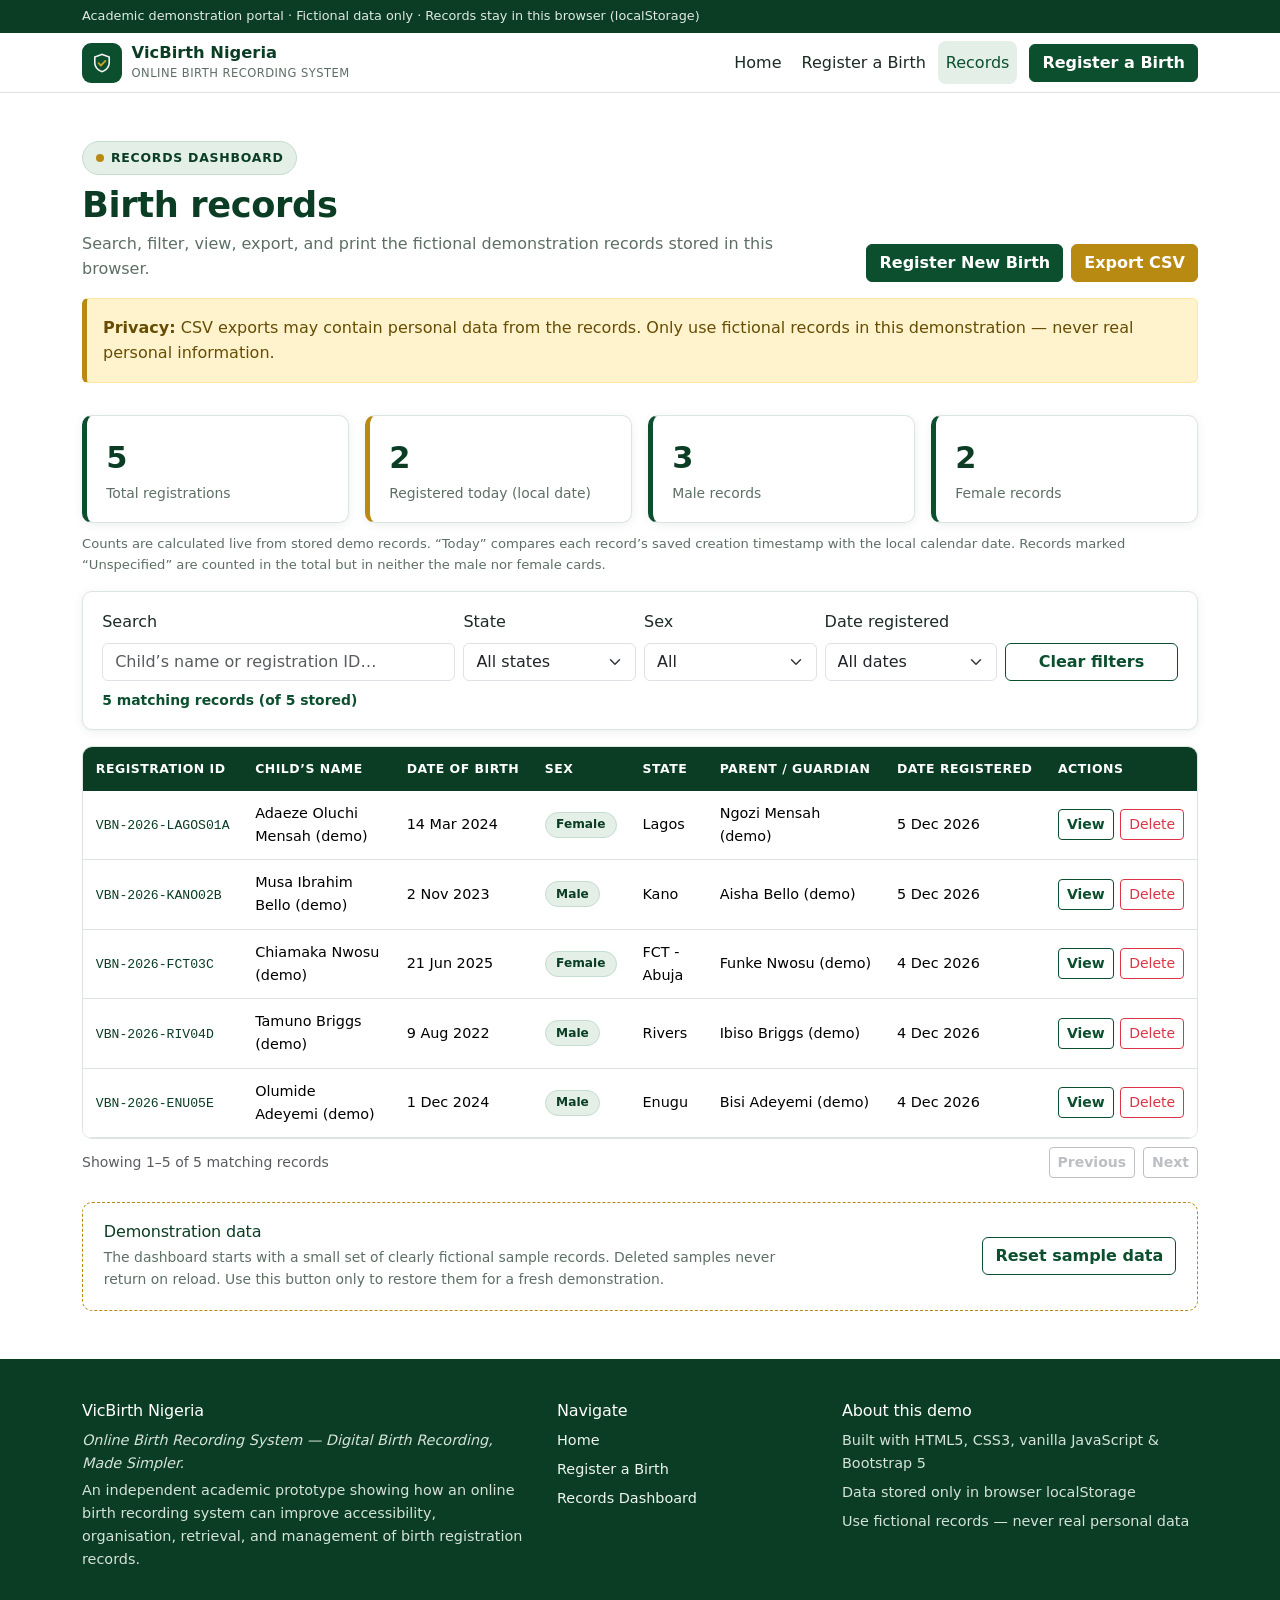
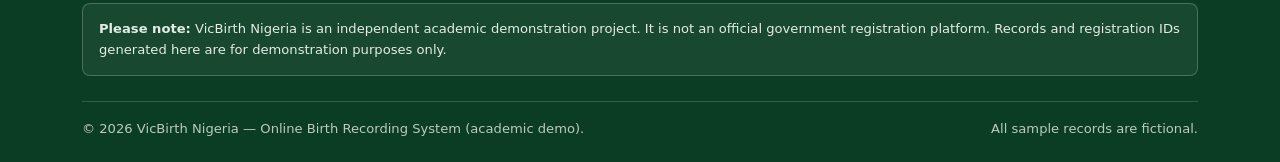
==== records.html @ a204a129 "Add files via upload" ====
<!DOCTYPE html>
<html lang="en">
<head>
  <meta charset="UTF-8" />
  <meta name="viewport" content="width=device-width, initial-scale=1.0" />
  <meta name="description" content="Records dashboard — VicBirth Nigeria Online Birth Recording System. Search, filter, view, export and print demonstration birth records stored in this browser." />
  <title>Records Dashboard — VicBirth Nigeria (Demo)</title>

  <!-- Bootstrap 5 via official CDN (only framework allowed) -->
  <link href="https://cdn.jsdelivr.net/npm/bootstrap@5.3.3/dist/css/bootstrap.min.css" rel="stylesheet" integrity="sha384-QWTKZyjpPEjISv5WaRU9OFeRpok6YctnYmDr5pNlyT2bRjXh0JMhjY6hW+ALEwIH" crossorigin="anonymous" />

  <!-- Project design system -->
  <link rel="stylesheet" href="css/style.css" />
</head>
<body>

  <!-- Thin academic-notice strip -->
  <div class="bcn-topstrip">
    <div class="container">
      <p>Academic demonstration portal &middot; Fictional data only &middot; Records stay in this browser (localStorage)</p>
    </div>
  </div>

  <!-- ============ Navigation ============ -->
  <nav class="navbar navbar-expand-lg bcn-navbar sticky-top" aria-label="Main navigation">
    <div class="container">
      <a class="bcn-logo" href="index.html" aria-label="VicBirth Nigeria home">
        <span class="bcn-logo-mark" aria-hidden="true">
          <svg width="24" height="24" viewBox="0 0 24 24" fill="none" role="img" aria-hidden="true">
            <path d="M12 2.5 20 5.5v6c0 5-3.4 8.6-8 10-4.6-1.4-8-5-8-10v-6l8-3Z" fill="#ffffff" opacity="0.95"/>
            <path d="M12 4.2 18.4 6.4v5.1c0 4-2.7 7-6.4 8.2-3.7-1.2-6.4-4.2-6.4-8.2V6.4L12 4.2Z" fill="#0c4f2e"/>
            <path d="M8.6 12.2l2.3 2.3 4.5-4.6" stroke="#C9A227" stroke-width="1.8" stroke-linecap="round" stroke-linejoin="round" fill="none"/>
          </svg>
        </span>
        <span class="bcn-logo-text">
          <strong>VicBirth Nigeria</strong>
          <small>Online Birth Recording System</small>
        </span>
      </a>

      <button class="navbar-toggler" type="button" data-bs-toggle="collapse" data-bs-target="#bcnNav"
        aria-controls="bcnNav" aria-expanded="false" aria-label="Toggle navigation">
        <span class="navbar-toggler-icon"></span>
      </button>

      <div class="collapse navbar-collapse" id="bcnNav">
        <ul class="navbar-nav ms-auto align-items-lg-center gap-lg-1">
          <li class="nav-item">
            <a class="nav-link" href="index.html">Home</a>
          </li>
          <li class="nav-item">
            <a class="nav-link" href="register.html">Register a Birth</a>
          </li>
          <li class="nav-item">
            <a class="nav-link active" aria-current="page" href="records.html">Records</a>
          </li>
          <li class="nav-item ms-lg-2 mt-2 mt-lg-0">
            <a class="btn btn-primary" href="register.html">Register a Birth</a>
          </li>
        </ul>
      </div>
    </div>
  </nav>

  <main class="bcn-section bcn-dashboard">
    <div class="container">

      <!-- Dashboard header -->
      <div class="d-flex flex-wrap align-items-end justify-content-between gap-3">
        <div>
          <span class="bcn-eyebrow"><span class="dot" aria-hidden="true"></span> Records dashboard</span>
          <h1 class="mt-2 mb-1" style="color: var(--bcn-green-900);">Birth records</h1>
          <p class="bcn-section-sub">Search, filter, view, export, and print the fictional demonstration records stored in this browser.</p>
        </div>
        <div class="d-flex flex-wrap gap-2">
          <a class="btn btn-primary" href="register.html">Register New Birth</a>
          <button type="button" class="btn btn-gold" id="exportBtn">Export CSV</button>
        </div>
      </div>

      <div class="alert alert-warning mt-3 bcn-fictional-note" role="note">
        <strong>Privacy:</strong> CSV exports may contain personal data from the records.
        Only use fictional records in this demonstration &mdash; never real personal information.
      </div>

      <!-- Page-level messages (CSV empty result, storage problems) -->
      <div id="pageAlert" class="alert d-none mt-3" role="alert" aria-live="polite"></div>

      <!-- Summary cards (filled from stored records by records.js) -->
      <div class="row g-3 mt-1" aria-label="Registration summary">
        <div class="col-6 col-lg-3">
          <div class="bcn-summary-card">
            <div class="count" id="sum-total">0</div>
            <div class="caption">Total registrations</div>
          </div>
        </div>
        <div class="col-6 col-lg-3">
          <div class="bcn-summary-card gold">
            <div class="count" id="sum-today">0</div>
            <div class="caption">Registered today (local date)</div>
          </div>
        </div>
        <div class="col-6 col-lg-3">
          <div class="bcn-summary-card">
            <div class="count" id="sum-male">0</div>
            <div class="caption">Male records</div>
          </div>
        </div>
        <div class="col-6 col-lg-3">
          <div class="bcn-summary-card">
            <div class="count" id="sum-female">0</div>
            <div class="caption">Female records</div>
          </div>
        </div>
      </div>
      <p class="bcn-dashboard-note">
        Counts are calculated live from stored demo records. &ldquo;Today&rdquo; compares each record&rsquo;s saved
        creation timestamp with the local calendar date. Records marked &ldquo;Unspecified&rdquo; are counted in the
        total but in neither the male nor female cards.
      </p>

      <!-- Search and filters -->
      <section class="bcn-filter-bar mt-3" aria-labelledby="filterTitle">
        <h2 id="filterTitle" class="visually-hidden">Search and filter records</h2>
        <div class="row g-2 align-items-end">
          <div class="col-12 col-md-4">
            <label class="form-label" for="searchInput">Search</label>
            <input class="form-control" type="search" id="searchInput" autocomplete="off"
              placeholder="Child&rsquo;s name or registration ID&hellip;" />
          </div>
          <div class="col-6 col-md-2">
            <label class="form-label" for="filterState">State</label>
            <select class="form-select" id="filterState">
              <option value="">All states</option>
            </select>
          </div>
          <div class="col-6 col-md-2">
            <label class="form-label" for="filterSex">Sex</label>
            <select class="form-select" id="filterSex">
              <option value="">All</option>
              <option value="Male">Male</option>
              <option value="Female">Female</option>
              <option value="Unspecified">Unspecified</option>
            </select>
          </div>
          <div class="col-6 col-md-2">
            <label class="form-label" for="filterDate">Date registered</label>
            <select class="form-select" id="filterDate">
              <option value="">All dates</option>
              <option value="today">Today</option>
              <option value="week">Last 7 days</option>
              <option value="month">Last 30 days</option>
            </select>
          </div>
          <div class="col-6 col-md-2">
            <button type="button" class="btn btn-outline-secondary w-100" id="clearFilters">Clear filters</button>
          </div>
        </div>
        <p class="bcn-result-count mb-0 mt-2" id="resultCount" aria-live="polite">0 records</p>
      </section>

      <!-- Records table -->
      <div class="table-responsive mt-3">
        <table class="table table-hover align-middle mb-0 bcn-table" id="recordsTable">
          <thead>
            <tr>
              <th scope="col">Registration ID</th>
              <th scope="col">Child&rsquo;s name</th>
              <th scope="col">Date of birth</th>
              <th scope="col">Sex</th>
              <th scope="col">State</th>
              <th scope="col">Parent / guardian</th>
              <th scope="col">Date registered</th>
              <th scope="col">Actions</th>
            </tr>
          </thead>
          <tbody id="recordsBody">
            <!-- Rows rendered by records.js using textContent (no HTML injection) -->
          </tbody>
        </table>
      </div>

      <!-- Pagination -->
      <div class="bcn-pagination d-flex flex-wrap align-items-center justify-content-between gap-2 mt-2">
        <p class="mb-0 text-muted small" id="pageInfo">Showing 0 records</p>
        <div class="d-flex gap-2">
          <button type="button" class="btn btn-outline-secondary btn-sm" id="prevPage">Previous</button>
          <button type="button" class="btn btn-outline-secondary btn-sm" id="nextPage">Next</button>
        </div>
      </div>

      <!-- Demonstration data controls -->
      <section class="bcn-demo-box mt-4" aria-labelledby="demoTitle">
        <div class="row align-items-center g-2">
          <div class="col-md-8">
            <h2 id="demoTitle">Demonstration data</h2>
            <p class="mb-0">The dashboard starts with a small set of clearly fictional sample records.
              Deleted samples never return on reload. Use this button only to restore them for a fresh demonstration.</p>
          </div>
          <div class="col-md-4 text-md-end">
            <button type="button" class="btn btn-outline-secondary" id="resetDemo">Reset sample data</button>
          </div>
        </div>
      </section>

    </div>
  </main>

  <!-- ============ Record details modal ============ -->
  <div class="modal fade" id="detailsModal" tabindex="-1" aria-labelledby="detailsTitle" aria-hidden="true">
    <div class="modal-dialog modal-dialog-scrollable">
      <div class="modal-content">
        <div class="modal-header bcn-modal-header">
          <h2 class="modal-title fs-5" id="detailsTitle">Record details</h2>
          <button type="button" class="btn-close" data-bs-dismiss="modal" aria-label="Close details"></button>
        </div>
        <div class="modal-body">
          <dl class="bcn-detail-list" id="detailsList"><!-- Filled by records.js --></dl>
          <div class="bcn-disclaimer bcn-disclaimer-light" role="note">
            Academic demonstration record &mdash; not an official birth certificate.
          </div>
        </div>
        <div class="modal-footer">
          <button type="button" class="btn btn-outline-secondary" data-bs-dismiss="modal">Close</button>
          <button type="button" class="btn btn-primary" id="printBtn">Print summary</button>
        </div>
      </div>
    </div>
  </div>

  <!-- ============ Delete confirmation modal ============ -->
  <div class="modal fade" id="confirmModal" tabindex="-1" aria-labelledby="confirmTitle" aria-hidden="true">
    <div class="modal-dialog">
      <div class="modal-content">
        <div class="modal-header">
          <h2 class="modal-title fs-5" id="confirmTitle">Delete this record?</h2>
          <button type="button" class="btn-close" data-bs-dismiss="modal" aria-label="Cancel deletion"></button>
        </div>
        <div class="modal-body">
          <p id="confirmText">This record will be permanently removed from this browser.</p>
        </div>
        <div class="modal-footer">
          <button type="button" class="btn btn-outline-secondary" data-bs-dismiss="modal">Cancel</button>
          <button type="button" class="btn btn-danger" id="confirmDeleteBtn">Delete record</button>
        </div>
      </div>
    </div>
  </div>

  <!-- ============ Print-only registration summary ============ -->
  <section id="printArea" class="d-none" aria-hidden="true">
    <div id="printContent"><!-- Filled by records.js just before printing --></div>
  </section>

  <!-- ============ Footer ============ -->
  <footer class="bcn-footer">
    <div class="container">
      <div class="row g-4">
        <div class="col-md-5">
          <h2>VicBirth Nigeria</h2>
          <p class="mb-1"><em>Online Birth Recording System &mdash; Digital Birth Recording, Made Simpler.</em></p>
          <p>An independent academic prototype showing how an online birth recording system can improve accessibility, organisation, retrieval, and management of birth registration records.</p>
        </div>
        <div class="col-6 col-md-3">
          <h3>Navigate</h3>
          <ul>
            <li><a href="index.html">Home</a></li>
            <li><a href="register.html">Register a Birth</a></li>
            <li><a href="records.html">Records Dashboard</a></li>
          </ul>
        </div>
        <div class="col-6 col-md-4">
          <h3>About this demo</h3>
          <ul>
            <li>Built with HTML5, CSS3, vanilla JavaScript &amp; Bootstrap 5</li>
            <li>Data stored only in browser localStorage</li>
            <li>Use fictional records &mdash; never real personal data</li>
          </ul>
        </div>
      </div>

      <div class="bcn-disclaimer mt-3" role="note">
        <strong>Please note:</strong> VicBirth Nigeria is an independent academic demonstration project.
        It is not an official government registration platform. Records and registration IDs generated here
        are for demonstration purposes only.
      </div>

      <div class="bcn-footer-bottom">
        <span>&copy; 2026 VicBirth Nigeria &mdash; Online Birth Recording System (academic demo).</span>
        <span>All sample records are fictional.</span>
      </div>
    </div>
  </footer>

  <!-- Bootstrap JS bundle -->
  <script src="https://cdn.jsdelivr.net/npm/bootstrap@5.3.3/dist/js/bootstrap.bundle.min.js" integrity="sha384-YvpcrYf0tY3lHB60NNkmXc5s9fDVZLESaAA55NDzOxhy9GkcIdslK1eN7N6jIeHz" crossorigin="anonymous"></script>
  <!-- Shared storage helpers first, then page logic -->
  <script src="js/main.js"></script>
  <script src="js/records.js"></script>
</body>
</html>
---- css/style.css ----
/* ============================================================
   VicBirth Nigeria — shared design system
   Plain CSS + Bootstrap 5. Colours: deep government green,
   neutral light grey, restrained gold accent.
   Organised so a student can explain each section.
   ============================================================ */

/* ---------- 1. Design tokens (colours, spacing) ---------- */
:root {
  --bcn-green-900: #0a3d24;   /* darkest green: footer, stat band */
  --bcn-green-800: #0c4f2e;   /* primary brand green */
  --bcn-green-700: #0e6639;   /* hover green */
  --bcn-green-100: #e3efe7;   /* pale green tint for badges */
  --bcn-gold: #b98a12;        /* restrained gold accent */
  --bcn-gold-soft: #f6ecd0;   /* pale gold tint */
  --bcn-bg: #ffffff;          /* page background */
  --bcn-bg-soft: #f3f5f4;     /* light neutral section bg */
  --bcn-ink: #1c2b23;         /* main text */
  --bcn-muted: #5d6f64;       /* secondary text */
  --bcn-border: #dde5df;      /* subtle borders */
  --bcn-radius: 10px;         /* restrained corner radius */
  --bcn-shadow: 0 2px 10px rgba(10, 61, 36, 0.08);
  --bcn-shadow-lg: 0 10px 30px rgba(10, 61, 36, 0.12);
}

/* ---------- 2. Base typography & page ---------- */
html {
  scroll-behavior: smooth;
}

body {
  font-family: "Segoe UI", system-ui, -apple-system, Roboto, "Helvetica Neue", Arial, sans-serif;
  color: var(--bcn-ink);
  background: var(--bcn-bg);
  line-height: 1.6;
  overflow-x: hidden; /* guard against horizontal overflow */
}

h1, h2, h3, h4 {
  line-height: 1.25;
  letter-spacing: -0.01em;
}

/* Visible, consistent keyboard focus (accessibility) */
a:focus-visible,
button:focus-visible,
input:focus-visible,
select:focus-visible,
.btn:focus-visible {
  outline: 3px solid var(--bcn-gold);
  outline-offset: 2px;
}

/* ---------- 3. Top utility strip ---------- */
.bcn-topstrip {
  background: var(--bcn-green-900);
  color: #dfe9e2;
  font-size: 0.8rem;
}

.bcn-topstrip p {
  margin: 0;
  padding: 0.4rem 0;
}

/* ---------- 4. Navigation ---------- */
.bcn-navbar {
  background: #fff;
  border-bottom: 1px solid var(--bcn-border);
}

.bcn-logo {
  display: inline-flex;
  align-items: center;
  gap: 0.6rem;
  text-decoration: none;
}

.bcn-logo-mark {
  width: 40px;
  height: 40px;
  flex: 0 0 40px;
  border-radius: 9px;
  background: var(--bcn-green-800);
  display: inline-flex;
  align-items: center;
  justify-content: center;
}

.bcn-logo-text {
  line-height: 1.15;
}

.bcn-logo-text strong {
  display: block;
  color: var(--bcn-green-900);
  font-size: 1.02rem;
}

.bcn-logo-text small {
  color: var(--bcn-muted);
  font-size: 0.72rem;
  letter-spacing: 0.04em;
  text-transform: uppercase;
}

.bcn-navbar .nav-link {
  color: var(--bcn-ink);
  font-weight: 500;
  padding: 0.55rem 0.85rem;
  border-radius: 8px;
}

.bcn-navbar .nav-link:hover {
  background: var(--bcn-bg-soft);
  color: var(--bcn-green-800);
}

.bcn-navbar .nav-link.active {
  color: var(--bcn-green-800);
  background: var(--bcn-green-100);
}

/* ---------- 5. Buttons (Bootstrap overrides) ---------- */
.btn-primary {
  --bs-btn-bg: var(--bcn-green-800);
  --bs-btn-border-color: var(--bcn-green-800);
  --bs-btn-hover-bg: var(--bcn-green-700);
  --bs-btn-hover-border-color: var(--bcn-green-700);
  --bs-btn-active-bg: var(--bcn-green-900);
  --bs-btn-active-border-color: var(--bcn-green-900);
  font-weight: 600;
}

.btn-outline-secondary {
  --bs-btn-color: var(--bcn-green-800);
  --bs-btn-border-color: var(--bcn-green-800);
  --bs-btn-hover-bg: var(--bcn-green-800);
  --bs-btn-hover-border-color: var(--bcn-green-800);
  font-weight: 600;
}

.btn-gold {
  background: var(--bcn-gold);
  border-color: var(--bcn-gold);
  color: #fff;
  font-weight: 600;
}

.btn-gold:hover,
.btn-gold:focus {
  background: #a1760e;
  border-color: #a1760e;
  color: #fff;
}

/* ---------- 6. Hero ---------- */
.bcn-hero {
  background: linear-gradient(180deg, #f7faf8 0%, #ffffff 100%);
  border-bottom: 1px solid var(--bcn-border);
  padding: 3.2rem 0 3rem;
}

.bcn-eyebrow {
  display: inline-flex;
  align-items: center;
  gap: 0.45rem;
  background: var(--bcn-green-100);
  color: var(--bcn-green-900);
  border: 1px solid #c6dccf;
  font-size: 0.78rem;
  font-weight: 700;
  letter-spacing: 0.06em;
  text-transform: uppercase;
  border-radius: 999px;
  padding: 0.35rem 0.8rem;
}

.bcn-eyebrow .dot {
  width: 8px;
  height: 8px;
  border-radius: 50%;
  background: var(--bcn-gold);
}

.bcn-hero h1 {
  font-size: clamp(1.9rem, 4vw, 2.9rem);
  font-weight: 750;
  color: var(--bcn-green-900);
  margin: 1rem 0 0.8rem;
}

.bcn-hero .lead {
  color: var(--bcn-muted);
  max-width: 34rem;
}

.bcn-hero-actions {
  display: flex;
  flex-wrap: wrap;
  gap: 0.7rem;
  margin-top: 1.4rem;
}

.bcn-hero-note {
  margin-top: 1rem;
  font-size: 0.85rem;
  color: var(--bcn-muted);
}

/* Hero illustration: a CSS-built record card (no external image) */
.bcn-illustration {
  background: #fff;
  border: 1px solid var(--bcn-border);
  border-radius: 14px;
  box-shadow: var(--bcn-shadow-lg);
  overflow: hidden;
}

.bcn-illustration-header {
  background: var(--bcn-green-800);
  color: #fff;
  padding: 0.9rem 1.2rem;
  display: flex;
  align-items: center;
  justify-content: space-between;
}

.bcn-illustration-header strong {
  font-size: 0.95rem;
}

.bcn-illustration-header span {
  font-size: 0.75rem;
  background: rgba(255, 255, 255, 0.18);
  border-radius: 999px;
  padding: 0.2rem 0.65rem;
}

.bcn-illustration-body {
  padding: 1.2rem;
}

.bcn-mini-row {
  display: flex;
  justify-content: space-between;
  gap: 1rem;
  padding: 0.55rem 0;
  border-bottom: 1px dashed var(--bcn-border);
  font-size: 0.9rem;
}

.bcn-mini-row:last-child {
  border-bottom: 0;
}

.bcn-mini-row dt {
  color: var(--bcn-muted);
  font-weight: 500;
}

.bcn-mini-row dd {
  margin: 0;
  font-weight: 650;
  text-align: right;
}

.bcn-id-pill {
  display: inline-block;
  background: var(--bcn-gold-soft);
  border: 1px solid #e3cf8f;
  color: #6d5205;
  font-weight: 700;
  font-size: 0.82rem;
  border-radius: 7px;
  padding: 0.25rem 0.6rem;
}

.bcn-illustration-footer {
  display: flex;
  align-items: center;
  gap: 0.6rem;
  background: var(--bcn-bg-soft);
  border-top: 1px solid var(--bcn-border);
  padding: 0.85rem 1.2rem;
  font-size: 0.82rem;
  color: var(--bcn-muted);
}

.bcn-check {
  width: 26px;
  height: 26px;
  border-radius: 50%;
  background: var(--bcn-green-800);
  color: #fff;
  display: inline-flex;
  align-items: center;
  justify-content: center;
  font-weight: 800;
  flex: 0 0 26px;
}

/* ---------- 7. Generic sections ---------- */
.bcn-section {
  padding: 3rem 0;
}

.bcn-section-soft {
  background: var(--bcn-bg-soft);
  border-top: 1px solid var(--bcn-border);
  border-bottom: 1px solid var(--bcn-border);
}

.bcn-section-title {
  color: var(--bcn-green-900);
  font-weight: 750;
  margin-bottom: 0.4rem;
}

.bcn-section-sub {
  color: var(--bcn-muted);
  max-width: 44rem;
  margin-bottom: 0;
}

/* ---------- 8. Cards ---------- */
.bcn-card {
  background: #fff;
  border: 1px solid var(--bcn-border);
  border-radius: var(--bcn-radius);
  box-shadow: var(--bcn-shadow);
  height: 100%;
}

.bcn-card .card-body {
  padding: 1.35rem;
}

.bcn-icon-tile {
  width: 44px;
  height: 44px;
  border-radius: 10px;
  background: var(--bcn-green-100);
  border: 1px solid #c6dccf;
  display: inline-flex;
  align-items: center;
  justify-content: center;
  margin-bottom: 0.9rem;
}

.bcn-icon-tile.gold {
  background: var(--bcn-gold-soft);
  border-color: #e3cf8f;
}

.bcn-card h3 {
  font-size: 1.05rem;
  color: var(--bcn-green-900);
}

.bcn-card p {
  color: var(--bcn-muted);
  font-size: 0.93rem;
  margin-bottom: 0;
}

/* ---------- 9. How-it-works steps ---------- */
.bcn-step {
  position: relative;
  background: #fff;
  border: 1px solid var(--bcn-border);
  border-radius: var(--bcn-radius);
  padding: 1.4rem 1.3rem 1.3rem;
  height: 100%;
  box-shadow: var(--bcn-shadow);
}

.bcn-step-number {
  width: 34px;
  height: 34px;
  border-radius: 50%;
  background: var(--bcn-green-800);
  color: #fff;
  font-weight: 800;
  display: inline-flex;
  align-items: center;
  justify-content: center;
  margin-bottom: 0.8rem;
}

.bcn-step h3 {
  font-size: 1.02rem;
  color: var(--bcn-green-900);
}

.bcn-step p {
  color: var(--bcn-muted);
  font-size: 0.92rem;
  margin: 0;
}

/* ---------- 10. Statistics band ---------- */
.bcn-stats {
  background: var(--bcn-green-900);
  color: #eaf2ec;
}

.bcn-stats .bcn-section-title {
  color: #fff;
}

.bcn-stats .bcn-section-sub {
  color: #c4d4c9;
}

.bcn-stat-card {
  background: rgba(255, 255, 255, 0.07);
  border: 1px solid rgba(255, 255, 255, 0.16);
  border-radius: var(--bcn-radius);
  padding: 1.2rem;
  height: 100%;
}

.bcn-stat-card .number {
  font-size: 2rem;
  font-weight: 800;
  color: #fff;
  line-height: 1.1;
}

.bcn-stat-card .label {
  color: #cfe0d4;
  font-size: 0.88rem;
  margin-top: 0.15rem;
}

.bcn-demo-note {
  font-size: 0.83rem;
  color: #c4d4c9;
  border-top: 1px solid rgba(255, 255, 255, 0.16);
  padding-top: 1rem;
  margin-top: 1.5rem;
}

/* ---------- 11. Call to action ---------- */
.bcn-cta {
  border: 1px solid var(--bcn-border);
  border-left: 6px solid var(--bcn-gold);
  border-radius: var(--bcn-radius);
  background: #fff;
  box-shadow: var(--bcn-shadow);
  padding: 1.8rem;
}

/* ---------- 12. Footer ---------- */
.bcn-footer {
  background: var(--bcn-green-900);
  color: #d5e2d8;
  padding: 2.6rem 0 1.4rem;
  margin-top: 0;
}

.bcn-footer a {
  color: #eef5ef;
  text-decoration: none;
}

.bcn-footer a:hover {
  text-decoration: underline;
}

.bcn-footer h2,
.bcn-footer h3 {
  color: #fff;
  font-size: 1rem;
}

.bcn-footer p,
.bcn-footer li {
  font-size: 0.9rem;
}

.bcn-footer ul {
  list-style: none;
  padding: 0;
  margin: 0;
}

.bcn-footer ul li {
  margin-bottom: 0.4rem;
}

.bcn-disclaimer {
  border: 1px solid rgba(255, 255, 255, 0.22);
  background: rgba(255, 255, 255, 0.06);
  border-radius: 8px;
  font-size: 0.82rem;
  padding: 0.9rem 1rem;
  color: #e3ede5;
}

.bcn-footer-bottom {
  border-top: 1px solid rgba(255, 255, 255, 0.16);
  margin-top: 1.6rem;
  padding-top: 1rem;
  font-size: 0.82rem;
  color: #b9cbbf;
  display: flex;
  flex-wrap: wrap;
  gap: 0.5rem 1.5rem;
  justify-content: space-between;
}

/* ---------- 13. Forms (used in Stage 2, base ready) ---------- */
.bcn-form-card {
  background: #fff;
  border: 1px solid var(--bcn-border);
  border-radius: 12px;
  box-shadow: var(--bcn-shadow);
}

.bcn-form-section {
  border: 1px solid var(--bcn-border);
  border-radius: var(--bcn-radius);
  padding: 1.3rem;
  margin-bottom: 1.3rem;
  background: #fff;
}

.bcn-form-section > h2 {
  font-size: 1.08rem;
  color: var(--bcn-green-900);
  margin-bottom: 0.2rem;
}

.bcn-form-section > p {
  color: var(--bcn-muted);
  font-size: 0.88rem;
}

.required-mark {
  color: #b02a2a;
  font-weight: 700;
}

.optional-tag {
  font-size: 0.72rem;
  font-weight: 700;
  color: var(--bcn-muted);
  background: #eef2ef;
  border: 1px solid var(--bcn-border);
  border-radius: 999px;
  padding: 0.05rem 0.5rem;
  margin-left: 0.4rem;
  vertical-align: middle;
}

/* ---------- 14. Tables & dashboard (used in Stage 3, base ready) ---------- */
.bcn-summary-card {
  background: #fff;
  border: 1px solid var(--bcn-border);
  border-left: 5px solid var(--bcn-green-800);
  border-radius: var(--bcn-radius);
  box-shadow: var(--bcn-shadow);
  padding: 1.1rem 1.2rem;
  height: 100%;
}

.bcn-summary-card.gold {
  border-left-color: var(--bcn-gold);
}

.bcn-summary-card .count {
  font-size: 1.9rem;
  font-weight: 800;
  color: var(--bcn-green-900);
}

.bcn-summary-card .caption {
  color: var(--bcn-muted);
  font-size: 0.87rem;
}

/* Keep wide tables usable on phones */
.table-responsive {
  border: 1px solid var(--bcn-border);
  border-radius: var(--bcn-radius);
  background: #fff;
}

/* ---------- 15. Print: registration summary only ----------
   The printable sheet lives in #printArea (populated by
   records.js just before printing). On paper, hide the entire
   app interface and show only that sheet. */
@media print {
  body > *:not(#printArea) {
    display: none !important;
  }

  #printArea {
    display: block !important;
  }

  body {
    background: #fff;
    color: #000;
  }

  #printContent {
    font-size: 12pt;
    line-height: 1.5;
    margin: 0.5cm;
  }

  #printContent h1 {
    font-size: 17pt;
    color: #000;
    border-bottom: 3pt solid #0c4f2e;
    padding-bottom: 6pt;
    margin-bottom: 4pt;
  }

  .bcn-print-sub {
    color: #333;
    margin-bottom: 12pt;
  }

  .bcn-print-list {
    margin: 0 0 12pt;
  }

  .bcn-print-row {
    display: flex;
    justify-content: space-between;
    gap: 1cm;
    padding: 4pt 0;
    border-bottom: 1pt dotted #999;
  }

  .bcn-print-row dt {
    color: #333;
    font-weight: normal;
  }

  .bcn-print-row dd {
    margin: 0;
    font-weight: bold;
    text-align: right;
  }

  .bcn-print-note {
    border: 1.5pt solid #000;
    padding: 8pt;
    font-size: 10pt;
  }
}

/* ---------- 16. Reduced motion ---------- */
@media (prefers-reduced-motion: reduce) {
  html {
    scroll-behavior: auto;
  }

  *,
  *::before,
  *::after {
    transition: none !important;
    animation: none !important;
  }
}

/* ---------- 17. Small-screen polish ---------- */
@media (max-width: 575.98px) {
  .bcn-hero {
    padding: 2.2rem 0;
  }

  .bcn-hero-actions .btn {
    width: 100%;
  }

  .bcn-cta {
    padding: 1.3rem;
  }
}

/* ---------- 18. Registration success + fictional-data note ---------- */
.bcn-fictional-note {
  border-left: 5px solid var(--bcn-gold);
}

.bcn-success {
  background: #fff;
  border: 1px solid var(--bcn-border);
  border-top: 6px solid var(--bcn-green-800);
  border-radius: 12px;
  box-shadow: var(--bcn-shadow-lg);
  padding: 1.6rem;
}

.bcn-success h2 {
  font-size: 1.3rem;
  color: var(--bcn-green-900);
}

.bcn-success-id {
  display: inline-block;
  font-size: 1.25rem;
  font-weight: 800;
  letter-spacing: 0.02em;
  color: var(--bcn-green-900);
  background: var(--bcn-gold-soft);
  border: 1px solid #e3cf8f;
  border-radius: 8px;
  padding: 0.4rem 0.9rem;
}

.bcn-check-lg {
  width: 44px;
  height: 44px;
  flex-basis: 44px;
  font-size: 1.3rem;
}

/* ---------- 19. Dashboard ---------- */
.bcn-dashboard h1 {
  font-size: clamp(1.6rem, 3vw, 2.2rem);
  font-weight: 750;
}

.bcn-dashboard-note {
  font-size: 0.82rem;
  color: var(--bcn-muted);
  margin-top: 0.6rem;
  margin-bottom: 0;
}

/* Search + filters card */
.bcn-filter-bar {
  background: #fff;
  border: 1px solid var(--bcn-border);
  border-radius: var(--bcn-radius);
  box-shadow: var(--bcn-shadow);
  padding: 1.1rem 1.2rem;
}

.bcn-result-count {
  font-size: 0.87rem;
  font-weight: 700;
  color: var(--bcn-green-800);
}

/* Records table */
.bcn-table thead th {
  background: var(--bcn-green-900);
  color: #fff;
  font-size: 0.78rem;
  text-transform: uppercase;
  letter-spacing: 0.04em;
  white-space: nowrap;
  border-bottom: 0;
  padding: 0.75rem 0.8rem;
}

.bcn-table tbody td {
  font-size: 0.9rem;
  padding: 0.7rem 0.8rem;
  vertical-align: middle;
}

.bcn-table code {
  color: var(--bcn-green-900);
  font-size: 0.82rem;
  white-space: nowrap;
}

.bcn-pill {
  display: inline-block;
  font-size: 0.76rem;
  font-weight: 700;
  color: var(--bcn-green-900);
  background: var(--bcn-green-100);
  border: 1px solid #c6dccf;
  border-radius: 999px;
  padding: 0.15rem 0.65rem;
  white-space: nowrap;
}

.bcn-pill.gold {
  color: #6d5205;
  background: var(--bcn-gold-soft);
  border-color: #e3cf8f;
}

.bcn-actions {
  white-space: nowrap;
}

.bcn-actions .btn + .btn {
  margin-left: 0.4rem;
}

.bcn-empty,
.bcn-empty-action {
  text-align: center;
  padding: 1.6rem 1rem !important;
  color: var(--bcn-muted);
}

.bcn-empty {
  font-weight: 600;
  color: var(--bcn-green-900);
}

/* Pagination row */
.bcn-pagination .btn:disabled {
  opacity: 0.45;
}

/* Demonstration-data box */
.bcn-demo-box {
  background: #fff;
  border: 1px dashed var(--bcn-gold);
  border-radius: var(--bcn-radius);
  padding: 1.2rem 1.3rem;
}

.bcn-demo-box h2 {
  font-size: 1rem;
  color: var(--bcn-green-900);
  margin-bottom: 0.25rem;
}

.bcn-demo-box p {
  font-size: 0.87rem;
  color: var(--bcn-muted);
}

/* Details modal */
.bcn-modal-header {
  border-bottom: 3px solid var(--bcn-green-800);
}

.bcn-detail-list {
  margin: 0 0 1rem;
}

.bcn-detail-row {
  display: flex;
  justify-content: space-between;
  gap: 1rem;
  padding: 0.5rem 0;
  border-bottom: 1px dashed var(--bcn-border);
  font-size: 0.9rem;
}

.bcn-detail-row:last-child {
  border-bottom: 0;
}

.bcn-detail-row dt {
  color: var(--bcn-muted);
  font-weight: 500;
}

.bcn-detail-row dd {
  margin: 0;
  font-weight: 650;
  text-align: right;
  overflow-wrap: anywhere;
}

.bcn-disclaimer-light {
  border: 1px solid var(--bcn-border);
  background: var(--bcn-bg-soft);
  color: var(--bcn-muted);
  border-radius: 8px;
  font-size: 0.8rem;
  padding: 0.7rem 0.9rem;
}

/* Dashboard small screens: compact table + full-width buttons */
@media (max-width: 575.98px) {
  .bcn-table tbody td {
    font-size: 0.83rem;
    padding: 0.55rem 0.6rem;
  }

  .bcn-filter-bar {
    padding: 1rem;
  }

  .bcn-pagination .btn {
    flex: 1;
  }
}
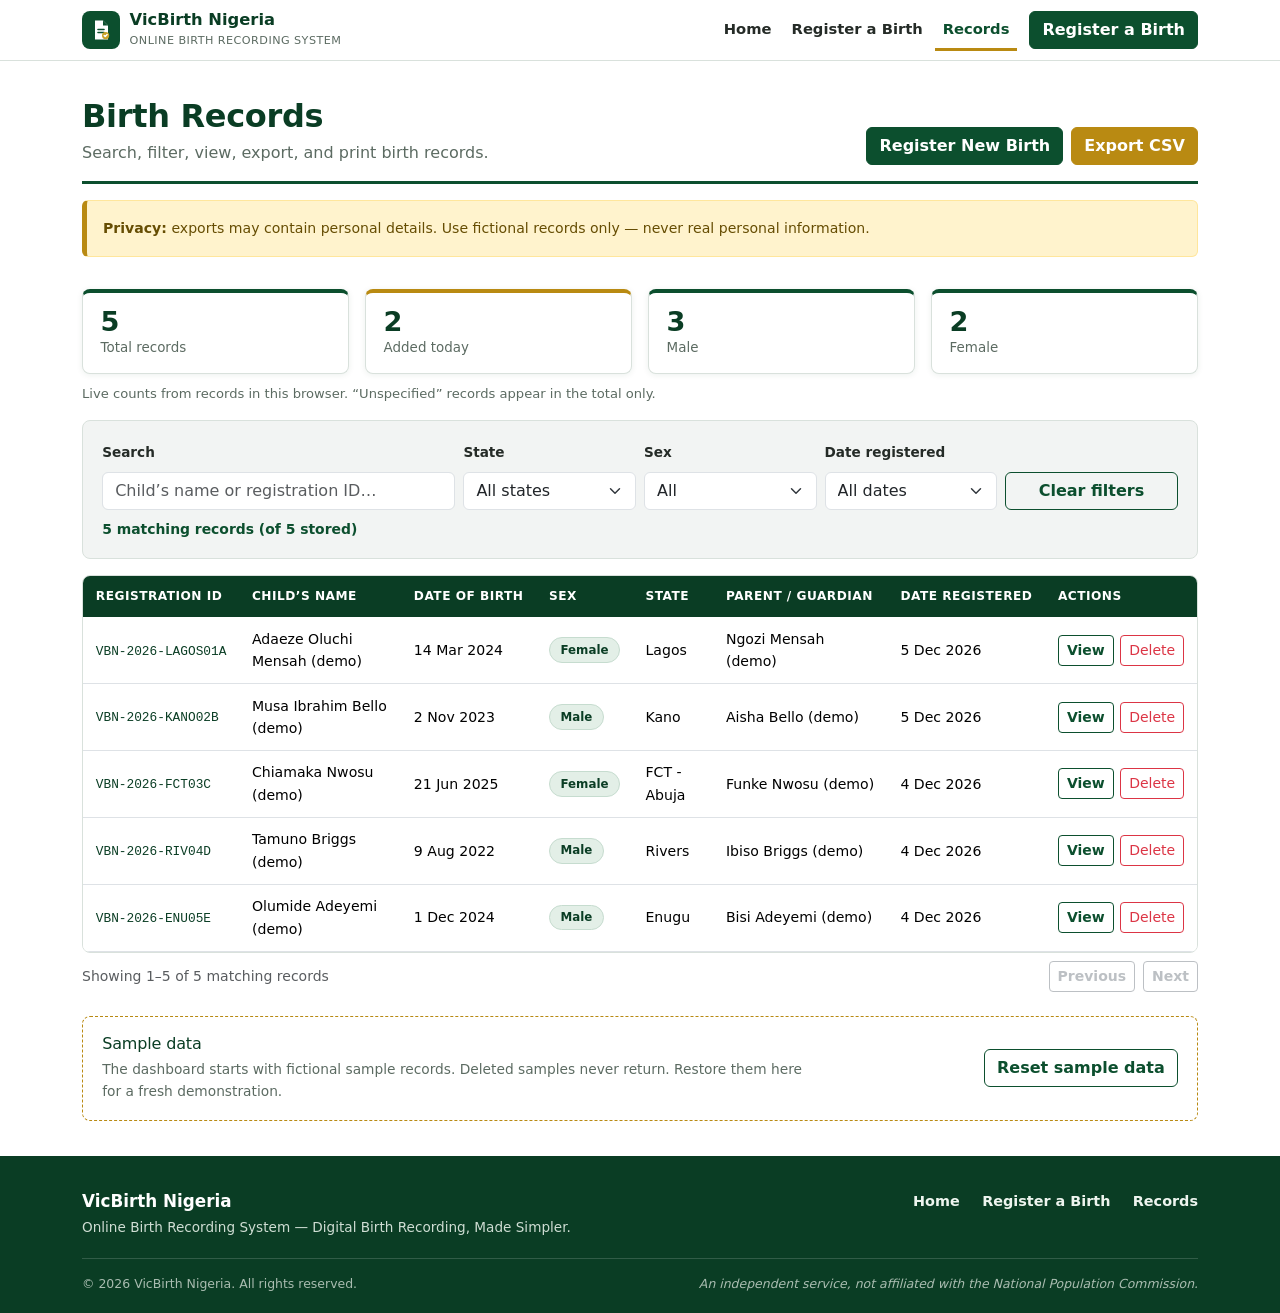
==== commit 0f42741d: "Add files via upload" ====
--- a/records.html
+++ b/records.html
@@ -3,8 +3,9 @@
 <head>
   <meta charset="UTF-8" />
   <meta name="viewport" content="width=device-width, initial-scale=1.0" />
-  <meta name="description" content="Records dashboard — VicBirth Nigeria Online Birth Recording System. Search, filter, view, export and print demonstration birth records stored in this browser." />
-  <title>Records Dashboard — VicBirth Nigeria (Demo)</title>
+  <meta name="description" content="Records — VicBirth Nigeria Online Birth Recording System. Search, filter, view, export and print birth records." />
+  <title>Records — VicBirth Nigeria</title>
+  <link rel="icon" href="data:image/svg+xml,%3Csvg xmlns='http://www.w3.org/2000/svg' viewBox='0 0 32 32'%3E%3Crect width='32' height='32' rx='7' fill='%230c4f2e'/%3E%3Ctext x='16' y='22' font-family='Arial' font-size='17' font-weight='bold' fill='white' text-anchor='middle'%3EV%3C/text%3E%3C/svg%3E" />
 
   <!-- Bootstrap 5 via official CDN (only framework allowed) -->
   <link href="https://cdn.jsdelivr.net/npm/bootstrap@5.3.3/dist/css/bootstrap.min.css" rel="stylesheet" integrity="sha384-QWTKZyjpPEjISv5WaRU9OFeRpok6YctnYmDr5pNlyT2bRjXh0JMhjY6hW+ALEwIH" crossorigin="anonymous" />
@@ -13,13 +14,6 @@
   <link rel="stylesheet" href="css/style.css" />
 </head>
 <body>
-
-  <!-- Thin academic-notice strip -->
-  <div class="bcn-topstrip">
-    <div class="container">
-      <p>Academic demonstration portal &middot; Fictional data only &middot; Records stay in this browser (localStorage)</p>
-    </div>
-  </div>
 
   <!-- ============ Navigation ============ -->
   <nav class="navbar navbar-expand-lg bcn-navbar sticky-top" aria-label="Main navigation">
@@ -27,9 +21,11 @@
       <a class="bcn-logo" href="index.html" aria-label="VicBirth Nigeria home">
         <span class="bcn-logo-mark" aria-hidden="true">
           <svg width="24" height="24" viewBox="0 0 24 24" fill="none" role="img" aria-hidden="true">
-            <path d="M12 2.5 20 5.5v6c0 5-3.4 8.6-8 10-4.6-1.4-8-5-8-10v-6l8-3Z" fill="#ffffff" opacity="0.95"/>
-            <path d="M12 4.2 18.4 6.4v5.1c0 4-2.7 7-6.4 8.2-3.7-1.2-6.4-4.2-6.4-8.2V6.4L12 4.2Z" fill="#0c4f2e"/>
-            <path d="M8.6 12.2l2.3 2.3 4.5-4.6" stroke="#C9A227" stroke-width="1.8" stroke-linecap="round" stroke-linejoin="round" fill="none"/>
+            <path d="M6 2.5h8L19 7.5V21.5H6V2.5Z" fill="#ffffff"/>
+            <path d="M14 2.5v5h5" fill="#0c4f2e"/>
+            <path d="M9 11.5h6M9 14.5h6" stroke="#0c4f2e" stroke-width="1.6" stroke-linecap="round"/>
+            <circle cx="16.6" cy="17.6" r="3.6" fill="#C9A227"/>
+            <path d="m15.2 17.6 1 1 1.9-2.1" stroke="#ffffff" stroke-width="1.4" stroke-linecap="round" stroke-linejoin="round" fill="none"/>
           </svg>
         </span>
         <span class="bcn-logo-text">
@@ -66,11 +62,10 @@
     <div class="container">
 
       <!-- Dashboard header -->
-      <div class="d-flex flex-wrap align-items-end justify-content-between gap-3">
+      <div class="dash-head">
         <div>
-          <span class="bcn-eyebrow"><span class="dot" aria-hidden="true"></span> Records dashboard</span>
-          <h1 class="mt-2 mb-1" style="color: var(--bcn-green-900);">Birth records</h1>
-          <p class="bcn-section-sub">Search, filter, view, export, and print the fictional demonstration records stored in this browser.</p>
+          <h1>Birth Records</h1>
+          <p>Search, filter, view, export, and print birth records.</p>
         </div>
         <div class="d-flex flex-wrap gap-2">
           <a class="btn btn-primary" href="register.html">Register New Birth</a>
@@ -79,8 +74,7 @@
       </div>
 
       <div class="alert alert-warning mt-3 bcn-fictional-note" role="note">
-        <strong>Privacy:</strong> CSV exports may contain personal data from the records.
-        Only use fictional records in this demonstration &mdash; never real personal information.
+        <strong>Privacy:</strong> exports may contain personal details. Use fictional records only &mdash; never real personal information.
       </div>
 
       <!-- Page-level messages (CSV empty result, storage problems) -->
@@ -91,32 +85,30 @@
         <div class="col-6 col-lg-3">
           <div class="bcn-summary-card">
             <div class="count" id="sum-total">0</div>
-            <div class="caption">Total registrations</div>
+            <div class="caption">Total records</div>
           </div>
         </div>
         <div class="col-6 col-lg-3">
           <div class="bcn-summary-card gold">
             <div class="count" id="sum-today">0</div>
-            <div class="caption">Registered today (local date)</div>
+            <div class="caption">Added today</div>
           </div>
         </div>
         <div class="col-6 col-lg-3">
           <div class="bcn-summary-card">
             <div class="count" id="sum-male">0</div>
-            <div class="caption">Male records</div>
+            <div class="caption">Male</div>
           </div>
         </div>
         <div class="col-6 col-lg-3">
           <div class="bcn-summary-card">
             <div class="count" id="sum-female">0</div>
-            <div class="caption">Female records</div>
+            <div class="caption">Female</div>
           </div>
         </div>
       </div>
       <p class="bcn-dashboard-note">
-        Counts are calculated live from stored demo records. &ldquo;Today&rdquo; compares each record&rsquo;s saved
-        creation timestamp with the local calendar date. Records marked &ldquo;Unspecified&rdquo; are counted in the
-        total but in neither the male nor female cards.
+        Live counts from records in this browser. &ldquo;Unspecified&rdquo; records appear in the total only.
       </p>
 
       <!-- Search and filters -->
@@ -193,9 +185,9 @@
       <section class="bcn-demo-box mt-4" aria-labelledby="demoTitle">
         <div class="row align-items-center g-2">
           <div class="col-md-8">
-            <h2 id="demoTitle">Demonstration data</h2>
-            <p class="mb-0">The dashboard starts with a small set of clearly fictional sample records.
-              Deleted samples never return on reload. Use this button only to restore them for a fresh demonstration.</p>
+            <h2 id="demoTitle">Sample data</h2>
+            <p class="mb-0">The dashboard starts with fictional sample records. Deleted samples never return.
+              Restore them here for a fresh demonstration.</p>
           </div>
           <div class="col-md-4 text-md-end">
             <button type="button" class="btn btn-outline-secondary" id="resetDemo">Reset sample data</button>
@@ -217,7 +209,7 @@
         <div class="modal-body">
           <dl class="bcn-detail-list" id="detailsList"><!-- Filled by records.js --></dl>
           <div class="bcn-disclaimer bcn-disclaimer-light" role="note">
-            Academic demonstration record &mdash; not an official birth certificate.
+            This record summary is not an official birth certificate.
           </div>
         </div>
         <div class="modal-footer">
@@ -253,41 +245,24 @@
   </section>
 
   <!-- ============ Footer ============ -->
-  <footer class="bcn-footer">
+  <footer class="site-footer">
     <div class="container">
-      <div class="row g-4">
-        <div class="col-md-5">
-          <h2>VicBirth Nigeria</h2>
-          <p class="mb-1"><em>Online Birth Recording System &mdash; Digital Birth Recording, Made Simpler.</em></p>
-          <p>An independent academic prototype showing how an online birth recording system can improve accessibility, organisation, retrieval, and management of birth registration records.</p>
-        </div>
-        <div class="col-6 col-md-3">
-          <h3>Navigate</h3>
-          <ul>
+      <div class="row g-3 align-items-start">
+        <div class="col-md-6">
+          <p class="footer-brand">VicBirth Nigeria</p>
+          <p class="footer-tag">Online Birth Recording System &mdash; Digital Birth Recording, Made Simpler.</p>
+        </div>
+        <div class="col-md-6">
+          <ul class="footer-links">
             <li><a href="index.html">Home</a></li>
             <li><a href="register.html">Register a Birth</a></li>
-            <li><a href="records.html">Records Dashboard</a></li>
+            <li><a href="records.html">Records</a></li>
           </ul>
         </div>
-        <div class="col-6 col-md-4">
-          <h3>About this demo</h3>
-          <ul>
-            <li>Built with HTML5, CSS3, vanilla JavaScript &amp; Bootstrap 5</li>
-            <li>Data stored only in browser localStorage</li>
-            <li>Use fictional records &mdash; never real personal data</li>
-          </ul>
-        </div>
-      </div>
-
-      <div class="bcn-disclaimer mt-3" role="note">
-        <strong>Please note:</strong> VicBirth Nigeria is an independent academic demonstration project.
-        It is not an official government registration platform. Records and registration IDs generated here
-        are for demonstration purposes only.
-      </div>
-
-      <div class="bcn-footer-bottom">
-        <span>&copy; 2026 VicBirth Nigeria &mdash; Online Birth Recording System (academic demo).</span>
-        <span>All sample records are fictional.</span>
+      </div>
+      <div class="footer-bottom">
+        <span>&copy; 2026 VicBirth Nigeria. All rights reserved.</span>
+        <span class="footer-notice">An independent service, not affiliated with the National Population Commission.</span>
       </div>
     </div>
   </footer>
--- a/css/style.css
+++ b/css/style.css
@@ -1,29 +1,31 @@
 /* ============================================================
-   VicBirth Nigeria — shared design system
-   Plain CSS + Bootstrap 5. Colours: deep government green,
-   neutral light grey, restrained gold accent.
+   VicBirth Nigeria — Online Birth Recording System
+   Shared design system: plain CSS + Bootstrap 5.
+   Deep green brand, white surfaces, light grey sections,
+   restrained gold accents, charcoal text.
    Organised so a student can explain each section.
    ============================================================ */
 
-/* ---------- 1. Design tokens (colours, spacing) ---------- */
+/* ---------- 1. Design tokens ---------- */
 :root {
-  --bcn-green-900: #0a3d24;   /* darkest green: footer, stat band */
-  --bcn-green-800: #0c4f2e;   /* primary brand green */
-  --bcn-green-700: #0e6639;   /* hover green */
-  --bcn-green-100: #e3efe7;   /* pale green tint for badges */
+  --bcn-green-900: #0a3d24;   /* darkest green: hero, footer, table head */
+  --bcn-green-800: #0c4f2e;   /* primary brand green: buttons, accents */
+  --bcn-green-700: #0e6639;   /* button hover green */
+  --bcn-green-100: #e3efe7;   /* pale green tint: badges, active links */
   --bcn-gold: #b98a12;        /* restrained gold accent */
+  --bcn-gold-dark: #96700d;   /* gold hover */
   --bcn-gold-soft: #f6ecd0;   /* pale gold tint */
-  --bcn-bg: #ffffff;          /* page background */
-  --bcn-bg-soft: #f3f5f4;     /* light neutral section bg */
-  --bcn-ink: #1c2b23;         /* main text */
-  --bcn-muted: #5d6f64;       /* secondary text */
-  --bcn-border: #dde5df;      /* subtle borders */
-  --bcn-radius: 10px;         /* restrained corner radius */
-  --bcn-shadow: 0 2px 10px rgba(10, 61, 36, 0.08);
-  --bcn-shadow-lg: 0 10px 30px rgba(10, 61, 36, 0.12);
-}
-
-/* ---------- 2. Base typography & page ---------- */
+  --bcn-bg: #ffffff;
+  --bcn-bg-soft: #f2f4f3;     /* light neutral-grey sections */
+  --bcn-ink: #252b27;         /* dark charcoal text */
+  --bcn-muted: #5c6b62;       /* secondary text */
+  --bcn-border: #d9e1dc;      /* subtle borders */
+  --bcn-radius: 8px;          /* restrained corner radius */
+  --bcn-shadow: 0 1px 6px rgba(10, 61, 36, 0.08);
+  --bcn-shadow-lg: 0 8px 24px rgba(10, 61, 36, 0.12);
+}
+
+/* ---------- 2. Base ---------- */
 html {
   scroll-behavior: smooth;
 }
@@ -33,7 +35,7 @@
   color: var(--bcn-ink);
   background: var(--bcn-bg);
   line-height: 1.6;
-  overflow-x: hidden; /* guard against horizontal overflow */
+  overflow-x: hidden; /* guard against horizontal scrolling */
 }
 
 h1, h2, h3, h4 {
@@ -41,7 +43,12 @@
   letter-spacing: -0.01em;
 }
 
-/* Visible, consistent keyboard focus (accessibility) */
+img {
+  max-width: 100%;
+  height: auto;
+}
+
+/* Visible keyboard focus for accessibility */
 a:focus-visible,
 button:focus-visible,
 input:focus-visible,
@@ -51,22 +58,12 @@
   outline-offset: 2px;
 }
 
-/* ---------- 3. Top utility strip ---------- */
-.bcn-topstrip {
-  background: var(--bcn-green-900);
-  color: #dfe9e2;
-  font-size: 0.8rem;
-}
-
-.bcn-topstrip p {
-  margin: 0;
-  padding: 0.4rem 0;
-}
-
-/* ---------- 4. Navigation ---------- */
+/* ---------- 3. Header ---------- */
 .bcn-navbar {
   background: #fff;
   border-bottom: 1px solid var(--bcn-border);
+  padding-top: 0.55rem;
+  padding-bottom: 0.55rem;
 }
 
 .bcn-logo {
@@ -77,10 +74,10 @@
 }
 
 .bcn-logo-mark {
-  width: 40px;
-  height: 40px;
-  flex: 0 0 40px;
-  border-radius: 9px;
+  width: 38px;
+  height: 38px;
+  flex: 0 0 38px;
+  border-radius: 8px;
   background: var(--bcn-green-800);
   display: inline-flex;
   align-items: center;
@@ -99,29 +96,30 @@
 
 .bcn-logo-text small {
   color: var(--bcn-muted);
-  font-size: 0.72rem;
+  font-size: 0.7rem;
   letter-spacing: 0.04em;
   text-transform: uppercase;
 }
 
 .bcn-navbar .nav-link {
   color: var(--bcn-ink);
-  font-weight: 500;
-  padding: 0.55rem 0.85rem;
-  border-radius: 8px;
+  font-weight: 600;
+  font-size: 0.92rem;
+  padding: 0.5rem 0.8rem;
+  border-bottom: 3px solid transparent;
+  border-radius: 0;
 }
 
 .bcn-navbar .nav-link:hover {
-  background: var(--bcn-bg-soft);
   color: var(--bcn-green-800);
 }
 
 .bcn-navbar .nav-link.active {
   color: var(--bcn-green-800);
-  background: var(--bcn-green-100);
-}
-
-/* ---------- 5. Buttons (Bootstrap overrides) ---------- */
+  border-bottom-color: var(--bcn-gold);
+}
+
+/* ---------- 4. Buttons ---------- */
 .btn-primary {
   --bs-btn-bg: var(--bcn-green-800);
   --bs-btn-border-color: var(--bcn-green-800);
@@ -149,235 +147,256 @@
 
 .btn-gold:hover,
 .btn-gold:focus {
-  background: #a1760e;
-  border-color: #a1760e;
+  background: var(--bcn-gold-dark);
+  border-color: var(--bcn-gold-dark);
   color: #fff;
 }
 
-/* ---------- 6. Hero ---------- */
-.bcn-hero {
-  background: linear-gradient(180deg, #f7faf8 0%, #ffffff 100%);
-  border-bottom: 1px solid var(--bcn-border);
-  padding: 3.2rem 0 3rem;
-}
-
-.bcn-eyebrow {
-  display: inline-flex;
-  align-items: center;
-  gap: 0.45rem;
-  background: var(--bcn-green-100);
-  color: var(--bcn-green-900);
-  border: 1px solid #c6dccf;
-  font-size: 0.78rem;
+/* ---------- 5. Homepage hero ---------- */
+.hero {
+  background: var(--bcn-green-900);
+  color: #fff;
+  padding: 3rem 0;
+  border-bottom: 4px solid var(--bcn-gold);
+}
+
+.hero-kicker {
+  color: var(--bcn-gold-soft);
+  font-size: 0.8rem;
   font-weight: 700;
-  letter-spacing: 0.06em;
+  letter-spacing: 0.08em;
   text-transform: uppercase;
-  border-radius: 999px;
-  padding: 0.35rem 0.8rem;
-}
-
-.bcn-eyebrow .dot {
-  width: 8px;
-  height: 8px;
-  border-radius: 50%;
-  background: var(--bcn-gold);
-}
-
-.bcn-hero h1 {
-  font-size: clamp(1.9rem, 4vw, 2.9rem);
+  margin-bottom: 0.6rem;
+}
+
+.hero h1 {
+  font-size: clamp(1.8rem, 3.6vw, 2.6rem);
   font-weight: 750;
-  color: var(--bcn-green-900);
-  margin: 1rem 0 0.8rem;
-}
-
-.bcn-hero .lead {
-  color: var(--bcn-muted);
-  max-width: 34rem;
-}
-
-.bcn-hero-actions {
+  margin-bottom: 0.7rem;
+}
+
+.hero-sub {
+  color: #d7e4da;
+  font-size: 1.08rem;
+  max-width: 30rem;
+}
+
+.hero-actions {
   display: flex;
   flex-wrap: wrap;
   gap: 0.7rem;
   margin-top: 1.4rem;
 }
 
-.bcn-hero-note {
-  margin-top: 1rem;
-  font-size: 0.85rem;
-  color: var(--bcn-muted);
-}
-
-/* Hero illustration: a CSS-built record card (no external image) */
-.bcn-illustration {
+/* Gold primary action on the dark hero */
+.hero .btn-primary {
+  --bs-btn-bg: var(--bcn-gold);
+  --bs-btn-border-color: var(--bcn-gold);
+  --bs-btn-hover-bg: var(--bcn-gold-dark);
+  --bs-btn-hover-border-color: var(--bcn-gold-dark);
+  --bs-btn-active-bg: var(--bcn-gold-dark);
+  --bs-btn-active-border-color: var(--bcn-gold-dark);
+}
+
+/* Photo frame: deep-green fallback so a missing image still looks neat */
+.hero-photo {
+  margin: 0;
+  background: var(--bcn-green-800);
+  border: 1px solid rgba(255, 255, 255, 0.25);
+  border-radius: var(--bcn-radius);
+  padding: 0.5rem;
+}
+
+.hero-photo img {
+  display: block;
+  width: 100%;
+  aspect-ratio: 4 / 3;
+  object-fit: cover;
+  object-position: top center;
+  border-radius: 5px;
+  background: var(--bcn-green-800);
+}
+
+.hero-photo figcaption,
+.band-photo figcaption {
+  font-size: 0.72rem;
+  color: #b9cbbf;
+  padding: 0.4rem 0.2rem 0.1rem;
+}
+
+/* ---------- 6. Service strip ---------- */
+.service-strip {
+  background: #fff;
+  border-bottom: 1px solid var(--bcn-border);
+}
+
+.service-strip ul {
+  list-style: none;
+  margin: 0;
+  padding: 0.8rem 0;
+  display: flex;
+  flex-wrap: wrap;
+  gap: 0.5rem 2rem;
+}
+
+.service-strip li {
+  font-size: 0.86rem;
+  font-weight: 600;
+  color: var(--bcn-green-900);
+  padding-left: 1.1rem;
+  position: relative;
+}
+
+.service-strip li::before {
+  content: "";
+  position: absolute;
+  left: 0;
+  top: 0.45em;
+  width: 0.55em;
+  height: 0.55em;
+  background: var(--bcn-gold);
+}
+
+/* ---------- 7. Page sections ---------- */
+.page-section {
+  padding: 2.5rem 0;
+}
+
+.section-title {
+  color: var(--bcn-green-900);
+  font-size: 1.4rem;
+  font-weight: 750;
+  margin-bottom: 0.4rem;
+  padding-bottom: 0.5rem;
+  position: relative;
+}
+
+.section-title::after {
+  content: "";
+  position: absolute;
+  left: 0;
+  bottom: 0;
+  width: 3rem;
+  height: 3px;
+  background: var(--bcn-gold);
+}
+
+/* ---------- 8. Benefits ---------- */
+.benefit {
   background: #fff;
   border: 1px solid var(--bcn-border);
-  border-radius: 14px;
-  box-shadow: var(--bcn-shadow-lg);
-  overflow: hidden;
-}
-
-.bcn-illustration-header {
-  background: var(--bcn-green-800);
-  color: #fff;
-  padding: 0.9rem 1.2rem;
-  display: flex;
+  border-top: 3px solid var(--bcn-green-800);
+  border-radius: var(--bcn-radius);
+  box-shadow: var(--bcn-shadow);
+  padding: 1.2rem;
+  height: 100%;
+}
+
+.benefit-icon {
+  width: 42px;
+  height: 42px;
+  border-radius: 8px;
+  background: var(--bcn-green-100);
+  display: inline-flex;
   align-items: center;
-  justify-content: space-between;
-}
-
-.bcn-illustration-header strong {
-  font-size: 0.95rem;
-}
-
-.bcn-illustration-header span {
-  font-size: 0.75rem;
-  background: rgba(255, 255, 255, 0.18);
-  border-radius: 999px;
-  padding: 0.2rem 0.65rem;
-}
-
-.bcn-illustration-body {
-  padding: 1.2rem;
-}
-
-.bcn-mini-row {
-  display: flex;
-  justify-content: space-between;
-  gap: 1rem;
-  padding: 0.55rem 0;
-  border-bottom: 1px dashed var(--bcn-border);
+  justify-content: center;
+  margin-bottom: 0.8rem;
+}
+
+.benefit h3 {
+  font-size: 1rem;
+  color: var(--bcn-green-900);
+  margin-bottom: 0.3rem;
+}
+
+.benefit p {
+  color: var(--bcn-muted);
   font-size: 0.9rem;
-}
-
-.bcn-mini-row:last-child {
-  border-bottom: 0;
-}
-
-.bcn-mini-row dt {
-  color: var(--bcn-muted);
-  font-weight: 500;
-}
-
-.bcn-mini-row dd {
   margin: 0;
-  font-weight: 650;
-  text-align: right;
-}
-
-.bcn-id-pill {
-  display: inline-block;
-  background: var(--bcn-gold-soft);
-  border: 1px solid #e3cf8f;
-  color: #6d5205;
-  font-weight: 700;
-  font-size: 0.82rem;
-  border-radius: 7px;
-  padding: 0.25rem 0.6rem;
-}
-
-.bcn-illustration-footer {
-  display: flex;
-  align-items: center;
-  gap: 0.6rem;
+}
+
+/* ---------- 9. Photo band ---------- */
+.photo-band {
   background: var(--bcn-bg-soft);
   border-top: 1px solid var(--bcn-border);
-  padding: 0.85rem 1.2rem;
-  font-size: 0.82rem;
-  color: var(--bcn-muted);
-}
-
-.bcn-check {
-  width: 26px;
-  height: 26px;
+  border-bottom: 1px solid var(--bcn-border);
+}
+
+.band-photo {
+  margin: 0;
+  background: var(--bcn-green-800);
+  border-radius: var(--bcn-radius);
+  padding: 0.5rem;
+}
+
+.band-photo img {
+  display: block;
+  width: 100%;
+  aspect-ratio: 16 / 10;
+  object-fit: cover;
+  border-radius: 5px;
+  background: var(--bcn-green-800);
+}
+
+.photo-band .band-photo figcaption {
+  color: var(--bcn-muted);
+}
+
+.tick-list {
+  list-style: none;
+  padding: 0;
+  margin: 1rem 0 1.3rem;
+}
+
+.tick-list li {
+  padding: 0.4rem 0 0.4rem 2rem;
+  position: relative;
+  color: var(--bcn-ink);
+}
+
+.tick-list li::before {
+  content: "\2713"; /* check mark character, not an emoji */
+  position: absolute;
+  left: 0;
+  top: 0.4rem;
+  width: 1.4rem;
+  height: 1.4rem;
   border-radius: 50%;
   background: var(--bcn-green-800);
   color: #fff;
+  font-size: 0.8rem;
+  font-weight: 700;
   display: inline-flex;
   align-items: center;
   justify-content: center;
-  font-weight: 800;
-  flex: 0 0 26px;
-}
-
-/* ---------- 7. Generic sections ---------- */
-.bcn-section {
-  padding: 3rem 0;
-}
-
-.bcn-section-soft {
-  background: var(--bcn-bg-soft);
-  border-top: 1px solid var(--bcn-border);
-  border-bottom: 1px solid var(--bcn-border);
-}
-
-.bcn-section-title {
-  color: var(--bcn-green-900);
-  font-weight: 750;
-  margin-bottom: 0.4rem;
-}
-
-.bcn-section-sub {
-  color: var(--bcn-muted);
-  max-width: 44rem;
-  margin-bottom: 0;
-}
-
-/* ---------- 8. Cards ---------- */
-.bcn-card {
+}
+
+/* ---------- 10. Steps ---------- */
+.steps {
+  list-style: none;
+  margin: 1.2rem 0 0;
+  padding: 0;
+  display: grid;
+  grid-template-columns: repeat(3, 1fr);
+  gap: 1rem;
+  counter-reset: step;
+}
+
+.steps li {
   background: #fff;
   border: 1px solid var(--bcn-border);
   border-radius: var(--bcn-radius);
   box-shadow: var(--bcn-shadow);
-  height: 100%;
-}
-
-.bcn-card .card-body {
-  padding: 1.35rem;
-}
-
-.bcn-icon-tile {
-  width: 44px;
-  height: 44px;
-  border-radius: 10px;
-  background: var(--bcn-green-100);
-  border: 1px solid #c6dccf;
-  display: inline-flex;
-  align-items: center;
-  justify-content: center;
-  margin-bottom: 0.9rem;
-}
-
-.bcn-icon-tile.gold {
-  background: var(--bcn-gold-soft);
-  border-color: #e3cf8f;
-}
-
-.bcn-card h3 {
-  font-size: 1.05rem;
-  color: var(--bcn-green-900);
-}
-
-.bcn-card p {
-  color: var(--bcn-muted);
-  font-size: 0.93rem;
-  margin-bottom: 0;
-}
-
-/* ---------- 9. How-it-works steps ---------- */
-.bcn-step {
-  position: relative;
-  background: #fff;
-  border: 1px solid var(--bcn-border);
-  border-radius: var(--bcn-radius);
-  padding: 1.4rem 1.3rem 1.3rem;
-  height: 100%;
-  box-shadow: var(--bcn-shadow);
-}
-
-.bcn-step-number {
+  padding: 1.2rem;
+  display: flex;
+  gap: 0.9rem;
+  align-items: flex-start;
+}
+
+.step-number {
   width: 34px;
   height: 34px;
+  flex: 0 0 34px;
   border-radius: 50%;
   background: var(--bcn-green-800);
   color: #fff;
@@ -385,157 +404,279 @@
   display: inline-flex;
   align-items: center;
   justify-content: center;
+}
+
+.steps h3 {
+  font-size: 1rem;
+  color: var(--bcn-green-900);
+  margin-bottom: 0.25rem;
+}
+
+.steps p {
+  color: var(--bcn-muted);
+  font-size: 0.9rem;
+  margin: 0;
+}
+
+/* ---------- 11. Home statistics (compact strip) ---------- */
+.home-stats {
+  background: var(--bcn-bg-soft);
+  border-top: 1px solid var(--bcn-border);
+  padding: 1.8rem 0;
+}
+
+.home-stats h2 {
+  font-size: 0.85rem;
+  font-weight: 700;
+  letter-spacing: 0.06em;
+  text-transform: uppercase;
+  color: var(--bcn-muted);
   margin-bottom: 0.8rem;
 }
 
-.bcn-step h3 {
-  font-size: 1.02rem;
-  color: var(--bcn-green-900);
-}
-
-.bcn-step p {
-  color: var(--bcn-muted);
-  font-size: 0.92rem;
-  margin: 0;
-}
-
-/* ---------- 10. Statistics band ---------- */
-.bcn-stats {
-  background: var(--bcn-green-900);
-  color: #eaf2ec;
-}
-
-.bcn-stats .bcn-section-title {
-  color: #fff;
-}
-
-.bcn-stats .bcn-section-sub {
-  color: #c4d4c9;
-}
-
-.bcn-stat-card {
-  background: rgba(255, 255, 255, 0.07);
-  border: 1px solid rgba(255, 255, 255, 0.16);
-  border-radius: var(--bcn-radius);
-  padding: 1.2rem;
-  height: 100%;
-}
-
-.bcn-stat-card .number {
-  font-size: 2rem;
-  font-weight: 800;
-  color: #fff;
-  line-height: 1.1;
-}
-
-.bcn-stat-card .label {
-  color: #cfe0d4;
-  font-size: 0.88rem;
-  margin-top: 0.15rem;
-}
-
-.bcn-demo-note {
-  font-size: 0.83rem;
-  color: #c4d4c9;
-  border-top: 1px solid rgba(255, 255, 255, 0.16);
-  padding-top: 1rem;
-  margin-top: 1.5rem;
-}
-
-/* ---------- 11. Call to action ---------- */
-.bcn-cta {
-  border: 1px solid var(--bcn-border);
-  border-left: 6px solid var(--bcn-gold);
-  border-radius: var(--bcn-radius);
-  background: #fff;
-  box-shadow: var(--bcn-shadow);
-  padding: 1.8rem;
-}
-
-/* ---------- 12. Footer ---------- */
-.bcn-footer {
-  background: var(--bcn-green-900);
-  color: #d5e2d8;
-  padding: 2.6rem 0 1.4rem;
-  margin-top: 0;
-}
-
-.bcn-footer a {
-  color: #eef5ef;
-  text-decoration: none;
-}
-
-.bcn-footer a:hover {
-  text-decoration: underline;
-}
-
-.bcn-footer h2,
-.bcn-footer h3 {
-  color: #fff;
-  font-size: 1rem;
-}
-
-.bcn-footer p,
-.bcn-footer li {
-  font-size: 0.9rem;
-}
-
-.bcn-footer ul {
-  list-style: none;
-  padding: 0;
-  margin: 0;
-}
-
-.bcn-footer ul li {
-  margin-bottom: 0.4rem;
-}
-
-.bcn-disclaimer {
-  border: 1px solid rgba(255, 255, 255, 0.22);
-  background: rgba(255, 255, 255, 0.06);
-  border-radius: 8px;
-  font-size: 0.82rem;
-  padding: 0.9rem 1rem;
-  color: #e3ede5;
-}
-
-.bcn-footer-bottom {
-  border-top: 1px solid rgba(255, 255, 255, 0.16);
-  margin-top: 1.6rem;
-  padding-top: 1rem;
-  font-size: 0.82rem;
-  color: #b9cbbf;
+.home-stats dl {
   display: flex;
   flex-wrap: wrap;
-  gap: 0.5rem 1.5rem;
+  gap: 1rem 3rem;
+  margin: 0;
+}
+
+.home-stats dl > div {
+  display: flex;
+  align-items: baseline;
+  gap: 0.6rem;
+}
+
+.home-stats dt {
+  font-size: 0.88rem;
+  font-weight: 500;
+  color: var(--bcn-muted);
+  order: 2;
+}
+
+.home-stats dd {
+  margin: 0;
+  font-size: 1.7rem;
+  font-weight: 800;
+  color: var(--bcn-green-900);
+  order: 1;
+  line-height: 1;
+}
+
+.home-stats p {
+  font-size: 0.82rem;
+  color: var(--bcn-muted);
+  margin: 0.8rem 0 0;
+}
+
+.home-stats p a {
+  color: var(--bcn-green-800);
+  font-weight: 600;
+}
+
+/* ---------- 12. Compact footer ---------- */
+.site-footer {
+  background: var(--bcn-green-900);
+  color: #cfddd3;
+  padding: 2rem 0 1.2rem;
+}
+
+.footer-brand {
+  color: #fff;
+  font-weight: 750;
+  font-size: 1.05rem;
+  margin-bottom: 0.15rem;
+}
+
+.footer-tag {
+  font-size: 0.85rem;
+  margin: 0;
+}
+
+.footer-links {
+  list-style: none;
+  margin: 0;
+  padding: 0;
+  display: flex;
+  flex-wrap: wrap;
+  gap: 0.4rem 1.4rem;
+  justify-content: flex-end;
+}
+
+.footer-links a {
+  color: #eef5ef;
+  font-size: 0.9rem;
+  font-weight: 600;
+  text-decoration: none;
+}
+
+.footer-links a:hover {
+  text-decoration: underline;
+}
+
+.footer-bottom {
+  border-top: 1px solid rgba(255, 255, 255, 0.16);
+  margin-top: 1.2rem;
+  padding-top: 0.9rem;
+  font-size: 0.78rem;
+  color: #a9bcb0;
+  display: flex;
+  flex-wrap: wrap;
+  gap: 0.3rem 1.5rem;
   justify-content: space-between;
 }
 
-/* ---------- 13. Forms (used in Stage 2, base ready) ---------- */
-.bcn-form-card {
+.footer-notice {
+  font-style: italic;
+}
+
+/* Light disclaimer used inside the record-details modal */
+.bcn-disclaimer-light {
+  background: var(--bcn-bg-soft);
+}
+
+/* ---------- 13. Inner page banner (register) ---------- */
+.page-banner {
+  background-color: var(--bcn-green-900); /* fallback if the photo fails */
+  background-size: cover;
+  background-position: center;
+  color: #fff;
+  padding: 2.4rem 0;
+  position: relative;
+}
+
+.page-banner::before {
+  /* deep-green overlay keeps white text readable over any photo */
+  content: "";
+  position: absolute;
+  inset: 0;
+  background: rgba(10, 61, 36, 0.88);
+}
+
+.page-banner .container {
+  position: relative;
+}
+
+.page-banner h1 {
+  font-size: clamp(1.6rem, 3vw, 2.1rem);
+  font-weight: 750;
+  margin-bottom: 0.4rem;
+}
+
+.page-banner p {
+  color: #d7e4da;
+  margin: 0;
+  max-width: 36rem;
+}
+
+.page-banner .hero-kicker {
+  margin-bottom: 0.4rem;
+}
+
+/* ---------- 14. Service form ---------- */
+.form-wrap {
+  max-width: 820px;
+}
+
+.form-progress {
+  list-style: none;
+  margin: 0 0 1.2rem;
+  padding: 1rem 1.2rem;
   background: #fff;
   border: 1px solid var(--bcn-border);
-  border-radius: 12px;
-  box-shadow: var(--bcn-shadow);
-}
-
-.bcn-form-section {
+  border-radius: var(--bcn-radius);
+  display: flex;
+  flex-wrap: wrap;
+  gap: 0.6rem 1.8rem;
+}
+
+.form-progress li {
+  display: inline-flex;
+  align-items: center;
+  gap: 0.55rem;
+  font-size: 0.88rem;
+  font-weight: 600;
+  color: var(--bcn-green-900);
+}
+
+.form-progress span {
+  width: 26px;
+  height: 26px;
+  flex: 0 0 26px;
+  border-radius: 50%;
+  background: var(--bcn-green-800);
+  color: #fff;
+  font-size: 0.8rem;
+  font-weight: 800;
+  display: inline-flex;
+  align-items: center;
+  justify-content: center;
+}
+
+.privacy-line {
+  font-size: 0.86rem;
+  color: var(--bcn-muted);
+  border-left: 4px solid var(--bcn-gold);
+  padding-left: 0.8rem;
+}
+
+.service-form {
+  background: #fff;
   border: 1px solid var(--bcn-border);
   border-radius: var(--bcn-radius);
-  padding: 1.3rem;
-  margin-bottom: 1.3rem;
-  background: #fff;
-}
-
-.bcn-form-section > h2 {
-  font-size: 1.08rem;
-  color: var(--bcn-green-900);
-  margin-bottom: 0.2rem;
-}
-
-.bcn-form-section > p {
-  color: var(--bcn-muted);
-  font-size: 0.88rem;
+  box-shadow: var(--bcn-shadow);
+  padding: 1.5rem;
+}
+
+.form-section {
+  border: 1px solid var(--bcn-border);
+  border-radius: var(--bcn-radius);
+  padding: 1.25rem;
+  margin-bottom: 1.25rem;
+}
+
+.form-section legend {
+  font-size: 1.05rem;
+  font-weight: 750;
+  color: var(--bcn-green-900);
+  padding: 0 0.5rem;
+  margin-bottom: 0;
+  float: none;
+  width: auto;
+}
+
+.section-number {
+  display: inline-flex;
+  align-items: center;
+  justify-content: center;
+  width: 28px;
+  height: 28px;
+  border-radius: 50%;
+  background: var(--bcn-green-800);
+  color: #fff;
+  font-size: 0.85rem;
+  font-weight: 800;
+  margin-right: 0.5rem;
+  vertical-align: middle;
+}
+
+.section-hint {
+  color: var(--bcn-muted);
+  font-size: 0.87rem;
+  margin: 0.4rem 0 1rem;
+}
+
+.service-form .form-label {
+  font-weight: 600;
+  font-size: 0.92rem;
+}
+
+/* Consistent, tappable input heights */
+.service-form .form-control,
+.service-form .form-select {
+  min-height: 3rem;
+  border-radius: 7px;
+  font-size: 0.95rem;
 }
 
 .required-mark {
@@ -555,228 +696,193 @@
   vertical-align: middle;
 }
 
-/* ---------- 14. Tables & dashboard (used in Stage 3, base ready) ---------- */
+.form-actions {
+  display: flex;
+  flex-wrap: wrap;
+  gap: 0.7rem;
+  align-items: center;
+}
+
+/* ---------- 15. Success confirmation ---------- */
+.success-card {
+  background: #fff;
+  border: 1px solid var(--bcn-border);
+  border-top: 5px solid var(--bcn-green-800);
+  border-radius: var(--bcn-radius);
+  box-shadow: var(--bcn-shadow-lg);
+  padding: 2rem 1.5rem;
+  text-align: center;
+}
+
+.success-check {
+  width: 52px;
+  height: 52px;
+  border-radius: 50%;
+  background: var(--bcn-green-800);
+  color: #fff;
+  font-size: 1.6rem;
+  font-weight: 800;
+  display: inline-flex;
+  align-items: center;
+  justify-content: center;
+  margin-bottom: 0.8rem;
+}
+
+.success-card h2 {
+  font-size: 1.3rem;
+  color: var(--bcn-green-900);
+}
+
+.success-card p {
+  color: var(--bcn-muted);
+  max-width: 30rem;
+  margin-left: auto;
+  margin-right: auto;
+}
+
+.success-label {
+  font-size: 0.8rem;
+  font-weight: 700;
+  letter-spacing: 0.06em;
+  text-transform: uppercase;
+  margin-bottom: 0.3rem !important;
+}
+
+.success-id {
+  display: inline-block;
+  font-size: 1.25rem;
+  font-weight: 800;
+  letter-spacing: 0.02em;
+  color: var(--bcn-green-900);
+  background: var(--bcn-gold-soft);
+  border: 1px solid #e3cf8f;
+  border-radius: 7px;
+  padding: 0.4rem 0.9rem;
+}
+
+/* ---------- 16. Dashboard ---------- */
+.bcn-section {
+  padding: 2.2rem 0;
+}
+
+/* Dashboard heading with green rule */
+.dash-head {
+  display: flex;
+  flex-wrap: wrap;
+  gap: 1rem;
+  align-items: flex-end;
+  justify-content: space-between;
+  border-bottom: 3px solid var(--bcn-green-800);
+  padding-bottom: 1rem;
+}
+
+.dash-head h1 {
+  font-size: clamp(1.5rem, 3vw, 2rem);
+  font-weight: 750;
+  color: var(--bcn-green-900);
+  margin-bottom: 0.2rem;
+}
+
+.dash-head p {
+  color: var(--bcn-muted);
+  margin: 0;
+}
+
+.bcn-fictional-note {
+  border-left: 5px solid var(--bcn-gold);
+  font-size: 0.88rem;
+}
+
+.bcn-dashboard-note {
+  font-size: 0.82rem;
+  color: var(--bcn-muted);
+  margin-top: 0.6rem;
+  margin-bottom: 0;
+}
+
+/* Summary cards: slimmer, accent top border */
 .bcn-summary-card {
   background: #fff;
   border: 1px solid var(--bcn-border);
-  border-left: 5px solid var(--bcn-green-800);
+  border-top: 4px solid var(--bcn-green-800);
   border-radius: var(--bcn-radius);
   box-shadow: var(--bcn-shadow);
+  padding: 0.9rem 1.1rem;
+  height: 100%;
+}
+
+.bcn-summary-card.gold {
+  border-top-color: var(--bcn-gold);
+}
+
+.bcn-summary-card .count {
+  font-size: 1.7rem;
+  font-weight: 800;
+  color: var(--bcn-green-900);
+  line-height: 1.1;
+}
+
+.bcn-summary-card .caption {
+  color: var(--bcn-muted);
+  font-size: 0.84rem;
+}
+
+/* Search + filters */
+.bcn-filter-bar {
+  background: var(--bcn-bg-soft);
+  border: 1px solid var(--bcn-border);
+  border-radius: var(--bcn-radius);
   padding: 1.1rem 1.2rem;
-  height: 100%;
-}
-
-.bcn-summary-card.gold {
-  border-left-color: var(--bcn-gold);
-}
-
-.bcn-summary-card .count {
-  font-size: 1.9rem;
-  font-weight: 800;
-  color: var(--bcn-green-900);
-}
-
-.bcn-summary-card .caption {
-  color: var(--bcn-muted);
+}
+
+.bcn-filter-bar .form-label {
+  font-weight: 600;
+  font-size: 0.85rem;
+}
+
+.bcn-result-count {
   font-size: 0.87rem;
-}
-
-/* Keep wide tables usable on phones */
+  font-weight: 700;
+  color: var(--bcn-green-800);
+}
+
+/* Records table */
 .table-responsive {
   border: 1px solid var(--bcn-border);
   border-radius: var(--bcn-radius);
   background: #fff;
 }
 
-/* ---------- 15. Print: registration summary only ----------
-   The printable sheet lives in #printArea (populated by
-   records.js just before printing). On paper, hide the entire
-   app interface and show only that sheet. */
-@media print {
-  body > *:not(#printArea) {
-    display: none !important;
-  }
-
-  #printArea {
-    display: block !important;
-  }
-
-  body {
-    background: #fff;
-    color: #000;
-  }
-
-  #printContent {
-    font-size: 12pt;
-    line-height: 1.5;
-    margin: 0.5cm;
-  }
-
-  #printContent h1 {
-    font-size: 17pt;
-    color: #000;
-    border-bottom: 3pt solid #0c4f2e;
-    padding-bottom: 6pt;
-    margin-bottom: 4pt;
-  }
-
-  .bcn-print-sub {
-    color: #333;
-    margin-bottom: 12pt;
-  }
-
-  .bcn-print-list {
-    margin: 0 0 12pt;
-  }
-
-  .bcn-print-row {
-    display: flex;
-    justify-content: space-between;
-    gap: 1cm;
-    padding: 4pt 0;
-    border-bottom: 1pt dotted #999;
-  }
-
-  .bcn-print-row dt {
-    color: #333;
-    font-weight: normal;
-  }
-
-  .bcn-print-row dd {
-    margin: 0;
-    font-weight: bold;
-    text-align: right;
-  }
-
-  .bcn-print-note {
-    border: 1.5pt solid #000;
-    padding: 8pt;
-    font-size: 10pt;
-  }
-}
-
-/* ---------- 16. Reduced motion ---------- */
-@media (prefers-reduced-motion: reduce) {
-  html {
-    scroll-behavior: auto;
-  }
-
-  *,
-  *::before,
-  *::after {
-    transition: none !important;
-    animation: none !important;
-  }
-}
-
-/* ---------- 17. Small-screen polish ---------- */
-@media (max-width: 575.98px) {
-  .bcn-hero {
-    padding: 2.2rem 0;
-  }
-
-  .bcn-hero-actions .btn {
-    width: 100%;
-  }
-
-  .bcn-cta {
-    padding: 1.3rem;
-  }
-}
-
-/* ---------- 18. Registration success + fictional-data note ---------- */
-.bcn-fictional-note {
-  border-left: 5px solid var(--bcn-gold);
-}
-
-.bcn-success {
-  background: #fff;
-  border: 1px solid var(--bcn-border);
-  border-top: 6px solid var(--bcn-green-800);
-  border-radius: 12px;
-  box-shadow: var(--bcn-shadow-lg);
-  padding: 1.6rem;
-}
-
-.bcn-success h2 {
-  font-size: 1.3rem;
-  color: var(--bcn-green-900);
-}
-
-.bcn-success-id {
-  display: inline-block;
-  font-size: 1.25rem;
-  font-weight: 800;
-  letter-spacing: 0.02em;
-  color: var(--bcn-green-900);
-  background: var(--bcn-gold-soft);
-  border: 1px solid #e3cf8f;
-  border-radius: 8px;
-  padding: 0.4rem 0.9rem;
-}
-
-.bcn-check-lg {
-  width: 44px;
-  height: 44px;
-  flex-basis: 44px;
-  font-size: 1.3rem;
-}
-
-/* ---------- 19. Dashboard ---------- */
-.bcn-dashboard h1 {
-  font-size: clamp(1.6rem, 3vw, 2.2rem);
-  font-weight: 750;
-}
-
-.bcn-dashboard-note {
-  font-size: 0.82rem;
-  color: var(--bcn-muted);
-  margin-top: 0.6rem;
+.bcn-table {
   margin-bottom: 0;
 }
 
-/* Search + filters card */
-.bcn-filter-bar {
-  background: #fff;
-  border: 1px solid var(--bcn-border);
-  border-radius: var(--bcn-radius);
-  box-shadow: var(--bcn-shadow);
-  padding: 1.1rem 1.2rem;
-}
-
-.bcn-result-count {
-  font-size: 0.87rem;
-  font-weight: 700;
-  color: var(--bcn-green-800);
-}
-
-/* Records table */
 .bcn-table thead th {
   background: var(--bcn-green-900);
   color: #fff;
-  font-size: 0.78rem;
+  font-size: 0.76rem;
   text-transform: uppercase;
   letter-spacing: 0.04em;
   white-space: nowrap;
   border-bottom: 0;
-  padding: 0.75rem 0.8rem;
+  padding: 0.7rem 0.8rem;
 }
 
 .bcn-table tbody td {
-  font-size: 0.9rem;
-  padding: 0.7rem 0.8rem;
+  font-size: 0.88rem;
+  padding: 0.65rem 0.8rem;
   vertical-align: middle;
 }
 
 .bcn-table code {
   color: var(--bcn-green-900);
-  font-size: 0.82rem;
+  font-size: 0.8rem;
   white-space: nowrap;
 }
 
 .bcn-pill {
   display: inline-block;
-  font-size: 0.76rem;
+  font-size: 0.74rem;
   font-weight: 700;
   color: var(--bcn-green-900);
   background: var(--bcn-green-100);
@@ -812,17 +918,16 @@
   color: var(--bcn-green-900);
 }
 
-/* Pagination row */
 .bcn-pagination .btn:disabled {
   opacity: 0.45;
 }
 
-/* Demonstration-data box */
+/* Sample-data box */
 .bcn-demo-box {
   background: #fff;
   border: 1px dashed var(--bcn-gold);
   border-radius: var(--bcn-radius);
-  padding: 1.2rem 1.3rem;
+  padding: 1.1rem 1.2rem;
 }
 
 .bcn-demo-box h2 {
@@ -832,7 +937,7 @@
 }
 
 .bcn-demo-box p {
-  font-size: 0.87rem;
+  font-size: 0.86rem;
   color: var(--bcn-muted);
 }
 
@@ -870,17 +975,126 @@
   overflow-wrap: anywhere;
 }
 
-.bcn-disclaimer-light {
+.bcn-disclaimer {
   border: 1px solid var(--bcn-border);
   background: var(--bcn-bg-soft);
   color: var(--bcn-muted);
-  border-radius: 8px;
+  border-radius: 7px;
   font-size: 0.8rem;
   padding: 0.7rem 0.9rem;
 }
 
-/* Dashboard small screens: compact table + full-width buttons */
+/* ---------- 17. Print: registration summary only ---------- */
+@media print {
+  body > *:not(#printArea) {
+    display: none !important;
+  }
+
+  #printArea {
+    display: block !important;
+  }
+
+  body {
+    background: #fff;
+    color: #000;
+  }
+
+  #printContent {
+    font-size: 12pt;
+    line-height: 1.5;
+    margin: 0.5cm;
+  }
+
+  #printContent h1 {
+    font-size: 17pt;
+    color: #000;
+    border-bottom: 3pt solid #0c4f2e;
+    padding-bottom: 6pt;
+    margin-bottom: 4pt;
+  }
+
+  .bcn-print-sub {
+    color: #333;
+    margin-bottom: 12pt;
+  }
+
+  .bcn-print-list {
+    margin: 0 0 12pt;
+  }
+
+  .bcn-print-row {
+    display: flex;
+    justify-content: space-between;
+    gap: 1cm;
+    padding: 4pt 0;
+    border-bottom: 1pt dotted #999;
+  }
+
+  .bcn-print-row dt {
+    color: #333;
+    font-weight: normal;
+  }
+
+  .bcn-print-row dd {
+    margin: 0;
+    font-weight: bold;
+    text-align: right;
+  }
+
+  .bcn-print-note {
+    border: 1.5pt solid #000;
+    padding: 8pt;
+    font-size: 10pt;
+  }
+}
+
+/* ---------- 18. Reduced motion ---------- */
+@media (prefers-reduced-motion: reduce) {
+  html {
+    scroll-behavior: auto;
+  }
+
+  *,
+  *::before,
+  *::after {
+    transition: none !important;
+    animation: none !important;
+  }
+}
+
+/* ---------- 19. Tablet and mobile ---------- */
+@media (max-width: 991.98px) {
+  .steps {
+    grid-template-columns: 1fr;
+  }
+
+  .footer-links {
+    justify-content: flex-start;
+  }
+}
+
 @media (max-width: 575.98px) {
+  .hero {
+    padding: 2.2rem 0;
+  }
+
+  .hero-actions .btn {
+    width: 100%;
+  }
+
+  .service-form {
+    padding: 1rem;
+  }
+
+  .form-section {
+    padding: 1rem;
+  }
+
+  .form-progress {
+    padding: 0.8rem 1rem;
+    gap: 0.5rem 1.2rem;
+  }
+
   .bcn-table tbody td {
     font-size: 0.83rem;
     padding: 0.55rem 0.6rem;
@@ -893,4 +1107,8 @@
   .bcn-pagination .btn {
     flex: 1;
   }
-}
+
+  .home-stats dl {
+    gap: 0.8rem 2rem;
+  }
+}
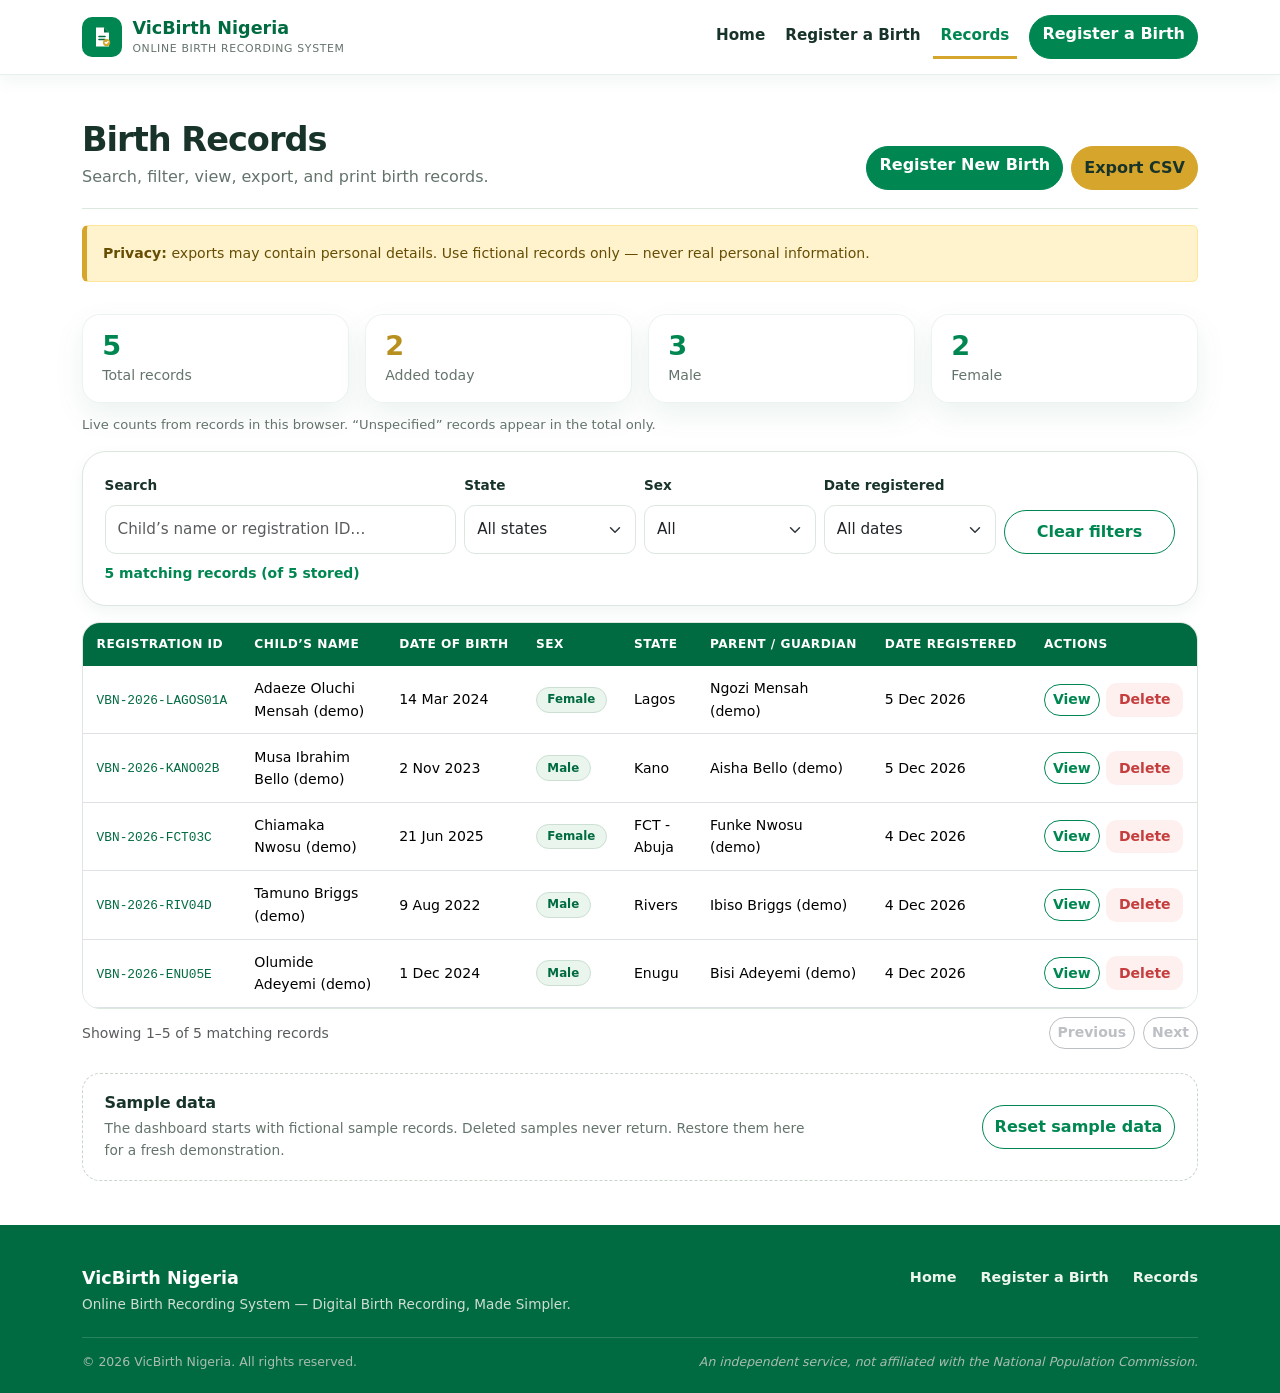
==== commit 6acf5652: "Add files via upload" ====
--- a/records.html
+++ b/records.html
@@ -4,8 +4,9 @@
   <meta charset="UTF-8" />
   <meta name="viewport" content="width=device-width, initial-scale=1.0" />
   <meta name="description" content="Records — VicBirth Nigeria Online Birth Recording System. Search, filter, view, export and print birth records." />
+  <meta name="theme-color" content="#008751" />
   <title>Records — VicBirth Nigeria</title>
-  <link rel="icon" href="data:image/svg+xml,%3Csvg xmlns='http://www.w3.org/2000/svg' viewBox='0 0 32 32'%3E%3Crect width='32' height='32' rx='7' fill='%230c4f2e'/%3E%3Ctext x='16' y='22' font-family='Arial' font-size='17' font-weight='bold' fill='white' text-anchor='middle'%3EV%3C/text%3E%3C/svg%3E" />
+  <link rel="icon" href="data:image/svg+xml,%3Csvg xmlns='http://www.w3.org/2000/svg' viewBox='0 0 32 32'%3E%3Crect width='32' height='32' rx='7' fill='%23008751'/%3E%3Ctext x='16' y='22' font-family='Arial' font-size='17' font-weight='bold' fill='white' text-anchor='middle'%3EV%3C/text%3E%3C/svg%3E" />
 
   <!-- Bootstrap 5 via official CDN (only framework allowed) -->
   <link href="https://cdn.jsdelivr.net/npm/bootstrap@5.3.3/dist/css/bootstrap.min.css" rel="stylesheet" integrity="sha384-QWTKZyjpPEjISv5WaRU9OFeRpok6YctnYmDr5pNlyT2bRjXh0JMhjY6hW+ALEwIH" crossorigin="anonymous" />
@@ -22,9 +23,9 @@
         <span class="bcn-logo-mark" aria-hidden="true">
           <svg width="24" height="24" viewBox="0 0 24 24" fill="none" role="img" aria-hidden="true">
             <path d="M6 2.5h8L19 7.5V21.5H6V2.5Z" fill="#ffffff"/>
-            <path d="M14 2.5v5h5" fill="#0c4f2e"/>
-            <path d="M9 11.5h6M9 14.5h6" stroke="#0c4f2e" stroke-width="1.6" stroke-linecap="round"/>
-            <circle cx="16.6" cy="17.6" r="3.6" fill="#C9A227"/>
+            <path d="M14 2.5v5h5" fill="#006B40"/>
+            <path d="M9 11.5h6M9 14.5h6" stroke="#006B40" stroke-width="1.6" stroke-linecap="round"/>
+            <circle cx="16.6" cy="17.6" r="3.6" fill="#D6A62C"/>
             <path d="m15.2 17.6 1 1 1.9-2.1" stroke="#ffffff" stroke-width="1.4" stroke-linecap="round" stroke-linejoin="round" fill="none"/>
           </svg>
         </span>
--- a/css/style.css
+++ b/css/style.css
@@ -1,28 +1,53 @@
 /* ============================================================
    VicBirth Nigeria — Online Birth Recording System
    Shared design system: plain CSS + Bootstrap 5.
-   Deep green brand, white surfaces, light grey sections,
-   restrained gold accents, charcoal text.
+   Visual approach adapted from a modern public-service
+   reference layout: soft tinted page background, white cards,
+   generous corner radii, cool tinted shadows, pill buttons.
+   VicBirth's identity is kept through deep green + gold accents.
    Organised so a student can explain each section.
    ============================================================ */
 
 /* ---------- 1. Design tokens ---------- */
 :root {
-  --bcn-green-900: #0a3d24;   /* darkest green: hero, footer, table head */
-  --bcn-green-800: #0c4f2e;   /* primary brand green: buttons, accents */
-  --bcn-green-700: #0e6639;   /* button hover green */
-  --bcn-green-100: #e3efe7;   /* pale green tint: badges, active links */
-  --bcn-gold: #b98a12;        /* restrained gold accent */
-  --bcn-gold-dark: #96700d;   /* gold hover */
-  --bcn-gold-soft: #f6ecd0;   /* pale gold tint */
-  --bcn-bg: #ffffff;
-  --bcn-bg-soft: #f2f4f3;     /* light neutral-grey sections */
-  --bcn-ink: #252b27;         /* dark charcoal text */
-  --bcn-muted: #5c6b62;       /* secondary text */
-  --bcn-border: #d9e1dc;      /* subtle borders */
-  --bcn-radius: 8px;          /* restrained corner radius */
-  --bcn-shadow: 0 1px 6px rgba(10, 61, 36, 0.08);
-  --bcn-shadow-lg: 0 8px 24px rgba(10, 61, 36, 0.12);
+  /* VicBirth Nigeria — Nigerian public-service palette */
+  --bcn-green-800: #008751;    /* primary government green */
+  --bcn-green-900: #006B40;    /* dark green: footer, table head, hovers */
+  --bcn-green-100: #EAF5EE;    /* light green background: hero, bands, tints */
+  --bcn-green-050: #EAF5EE;    /* icon tiles */
+  --bcn-gold: #D6A62C;         /* restrained gold accent */
+  --bcn-gold-dark: #B8901F;    /* gold hover */
+  --bcn-gold-soft: #F7EECF;    /* pale gold tint */
+
+  /* Neutrals */
+  --bcn-bg: #ffffff;           /* page background */
+  --bcn-surface: #ffffff;      /* cards, navbar, forms */
+  --bcn-ink: #18332A;          /* main text: headings and body */
+  --bcn-nav-link: #18332A;     /* navigation links */
+  --bcn-muted: #64746B;        /* muted text */
+  --bcn-border: #DCE7DF;       /* card and section borders */
+  --bcn-border-input: #DCE7DF; /* form field borders */
+  --bcn-border-dash: #C6D6CB;  /* dashed borders */
+
+  /* Feedback colours */
+  --bcn-success-soft: #dff8eb;
+  --bcn-success: #12885b;
+  --bcn-danger-soft: #fff0f0;
+  --bcn-danger: #c53d3d;
+  --bcn-danger-hover: #ffd9d9;
+
+  /* Shape scale */
+  --bcn-radius-sm: 11px;   /* buttons, inputs */
+  --bcn-radius-md: 18px;   /* stat cards, step cards */
+  --bcn-radius-lg: 24px;   /* feature cards, form card */
+  --bcn-radius-xl: 30px;   /* hero image */
+  --bcn-radius-pill: 999px;
+
+  /* Shadows — soft green-tinted, restrained */
+  --bcn-shadow-sm: 0 6px 16px rgba(0, 105, 64, 0.06);
+  --bcn-shadow: 0 12px 30px rgba(0, 105, 64, 0.08);
+  --bcn-shadow-lg: 0 20px 40px rgba(0, 105, 64, 0.12);
+  --bcn-shadow-photo: 0 22px 50px rgba(0, 105, 64, 0.14);
 }
 
 /* ---------- 2. Base ---------- */
@@ -38,9 +63,11 @@
   overflow-x: hidden; /* guard against horizontal scrolling */
 }
 
-h1, h2, h3, h4 {
+h1, h2, h3, h4, h5 {
   line-height: 1.25;
   letter-spacing: -0.01em;
+  color: var(--bcn-ink);
+  font-weight: 800;
 }
 
 img {
@@ -58,26 +85,31 @@
   outline-offset: 2px;
 }
 
-/* ---------- 3. Header ---------- */
+/* Small brand-coloured emphasis utility (hero headline accent) */
+.text-brand {
+  color: var(--bcn-green-800);
+}
+
+/* ---------- 3. Header and navigation ---------- */
 .bcn-navbar {
-  background: #fff;
-  border-bottom: 1px solid var(--bcn-border);
-  padding-top: 0.55rem;
-  padding-bottom: 0.55rem;
+  background: var(--bcn-surface);
+  border-bottom: 1px solid rgba(0, 105, 64, 0.10);
+  box-shadow: var(--bcn-shadow-sm);
+  padding: 15px 0;
 }
 
 .bcn-logo {
   display: inline-flex;
   align-items: center;
-  gap: 0.6rem;
+  gap: 0.65rem;
   text-decoration: none;
 }
 
 .bcn-logo-mark {
-  width: 38px;
-  height: 38px;
-  flex: 0 0 38px;
-  border-radius: 8px;
+  width: 40px;
+  height: 40px;
+  flex: 0 0 40px;
+  border-radius: 10px;
   background: var(--bcn-green-800);
   display: inline-flex;
   align-items: center;
@@ -91,21 +123,22 @@
 .bcn-logo-text strong {
   display: block;
   color: var(--bcn-green-900);
-  font-size: 1.02rem;
+  font-size: 1.1rem;
+  font-weight: 800;
 }
 
 .bcn-logo-text small {
   color: var(--bcn-muted);
-  font-size: 0.7rem;
-  letter-spacing: 0.04em;
+  font-size: 0.68rem;
+  letter-spacing: 0.06em;
   text-transform: uppercase;
 }
 
 .bcn-navbar .nav-link {
-  color: var(--bcn-ink);
+  color: var(--bcn-nav-link);
   font-weight: 600;
-  font-size: 0.92rem;
-  padding: 0.5rem 0.8rem;
+  font-size: 0.95rem;
+  padding: 0.5rem 0.9rem;
   border-bottom: 3px solid transparent;
   border-radius: 0;
 }
@@ -120,6 +153,21 @@
 }
 
 /* ---------- 4. Buttons ---------- */
+/* One shared button shape: pill radius, 600 weight, consistent heights */
+.btn {
+  border-radius: var(--bcn-radius-pill);
+  font-weight: 600;
+  min-height: 2.75rem;
+}
+
+.btn-sm {
+  min-height: 2rem;
+}
+
+.btn-lg {
+  min-height: 3.15rem;
+}
+
 .btn-primary {
   --bs-btn-bg: var(--bcn-green-800);
   --bs-btn-border-color: var(--bcn-green-800);
@@ -127,113 +175,316 @@
   --bs-btn-hover-border-color: var(--bcn-green-700);
   --bs-btn-active-bg: var(--bcn-green-900);
   --bs-btn-active-border-color: var(--bcn-green-900);
-  font-weight: 600;
-}
-
+  --bs-btn-disabled-bg: #9CB4A6;
+  --bs-btn-disabled-border-color: #9CB4A6;
+}
+
+/* Outline actions use the brand green (reference: outline fills on hover) */
+.btn-outline-primary,
 .btn-outline-secondary {
   --bs-btn-color: var(--bcn-green-800);
   --bs-btn-border-color: var(--bcn-green-800);
   --bs-btn-hover-bg: var(--bcn-green-800);
   --bs-btn-hover-border-color: var(--bcn-green-800);
-  font-weight: 600;
-}
-
+  --bs-btn-hover-color: #fff;
+  --bs-btn-active-bg: var(--bcn-green-900);
+  --bs-btn-active-border-color: var(--bcn-green-900);
+  --bs-btn-active-color: #fff;
+}
+
+/* Soft-danger action in tables, styled like the reference's delete button */
+.btn-soft-danger {
+  border: 0;
+  background: var(--bcn-danger-soft);
+  color: var(--bcn-danger);
+  border-radius: var(--bcn-radius-sm);
+  padding: 0.4rem 0.8rem;
+  font-weight: 700;
+}
+
+.btn-soft-danger:hover,
+.btn-soft-danger:focus {
+  background: var(--bcn-danger-hover);
+  color: var(--bcn-danger);
+}
+
+/* Gold stays a restrained brand accent (e.g. CSV export).
+   Dark ink text keeps accessible contrast on #D6A62C. */
 .btn-gold {
   background: var(--bcn-gold);
   border-color: var(--bcn-gold);
-  color: #fff;
-  font-weight: 600;
+  color: var(--bcn-ink);
 }
 
 .btn-gold:hover,
 .btn-gold:focus {
   background: var(--bcn-gold-dark);
   border-color: var(--bcn-gold-dark);
-  color: #fff;
-}
-
-/* ---------- 5. Homepage hero ---------- */
-.hero {
-  background: var(--bcn-green-900);
-  color: #fff;
-  padding: 3rem 0;
-  border-bottom: 4px solid var(--bcn-gold);
-}
-
-.hero-kicker {
-  color: var(--bcn-gold-soft);
+  color: var(--bcn-ink);
+}
+
+/* White button used inside the dark closing CTA */
+.btn-on-dark.btn-light {
+  --bs-btn-bg: #fff;
+  --bs-btn-border-color: #fff;
+  --bs-btn-color: var(--bcn-green-900);
+  --bs-btn-hover-bg: var(--bcn-green-100);
+  --bs-btn-hover-border-color: var(--bcn-green-100);
+  --bs-btn-hover-color: var(--bcn-green-900);
+  --bs-btn-active-bg: var(--bcn-green-100);
+  --bs-btn-active-border-color: var(--bcn-green-100);
+  --bs-btn-active-color: var(--bcn-green-900);
+}
+
+.btn-on-dark.btn-outline-light {
+  --bs-btn-hover-color: var(--bcn-green-900);
+  --bs-btn-active-color: var(--bcn-green-900);
+}
+
+/* ---------- 5. Section headings ---------- */
+.section-kicker {
+  display: inline-block;
+  color: var(--bcn-green-800);
+  font-weight: 700;
   font-size: 0.8rem;
-  font-weight: 700;
   letter-spacing: 0.08em;
   text-transform: uppercase;
-  margin-bottom: 0.6rem;
+}
+
+.section-heading {
+  margin-bottom: 2rem;
+}
+
+.section-heading h2 {
+  font-size: clamp(1.6rem, 2.6vw, 2.1rem);
+  font-weight: 800;
+  letter-spacing: -1px;
+  margin: 0.45rem 0 0.4rem;
+}
+
+.section-heading p {
+  color: var(--bcn-muted);
+  margin-bottom: 0;
+}
+
+/* ---------- 6. Homepage hero ---------- */
+.hero {
+  background: var(--bcn-green-100);
+  padding: 60px 0;
+}
+
+/* Pill badge above the headline (reference: badge-custom) */
+.hero-kicker {
+  display: inline-block;
+  background: var(--bcn-green-100);
+  color: var(--bcn-green-800);
+  padding: 10px 18px;
+  border-radius: var(--bcn-radius-pill);
+  font-size: 0.76rem;
+  font-weight: 700;
+  letter-spacing: 0.08em;
+  text-transform: uppercase;
+  margin-bottom: 0;
 }
 
 .hero h1 {
-  font-size: clamp(1.8rem, 3.6vw, 2.6rem);
-  font-weight: 750;
-  margin-bottom: 0.7rem;
+  font-size: clamp(2rem, 4.2vw, 3.1rem);
+  font-weight: 800;
+  line-height: 1.1;
+  letter-spacing: -1.5px;
+  margin: 1.1rem 0 0.8rem;
 }
 
 .hero-sub {
-  color: #d7e4da;
+  color: var(--bcn-muted);
   font-size: 1.08rem;
-  max-width: 30rem;
+  max-width: 33rem;
+  margin-bottom: 0;
 }
 
 .hero-actions {
   display: flex;
   flex-wrap: wrap;
-  gap: 0.7rem;
-  margin-top: 1.4rem;
-}
-
-/* Gold primary action on the dark hero */
-.hero .btn-primary {
-  --bs-btn-bg: var(--bcn-gold);
-  --bs-btn-border-color: var(--bcn-gold);
-  --bs-btn-hover-bg: var(--bcn-gold-dark);
-  --bs-btn-hover-border-color: var(--bcn-gold-dark);
-  --bs-btn-active-bg: var(--bcn-gold-dark);
-  --bs-btn-active-border-color: var(--bcn-gold-dark);
-}
-
-/* Photo frame: deep-green fallback so a missing image still looks neat */
+  gap: 0.75rem;
+  margin-top: 1.5rem;
+}
+
+/* Quick statistics: compact cards inside the hero (reference: stat-card) */
+.stats-row {
+  display: flex;
+  flex-wrap: wrap;
+  gap: 14px;
+  margin-top: 2.2rem;
+}
+
+.stat-card {
+  background: rgba(255, 255, 255, 0.92);
+  border: 1px solid rgba(0, 105, 64, 0.08);
+  border-radius: var(--bcn-radius-md);
+  padding: 18px 20px;
+  min-width: 120px;
+  flex: 1 1 120px;
+  box-shadow: var(--bcn-shadow);
+}
+
+.stat-card h3 {
+  font-size: 1.65rem;
+  font-weight: 800;
+  line-height: 1;
+  color: var(--bcn-green-800);
+  margin: 0;
+}
+
+.stat-card p {
+  margin: 6px 0 0;
+  color: var(--bcn-muted);
+  font-size: 0.92rem;
+}
+
+.stats-note {
+  font-size: 0.8rem;
+  color: var(--bcn-muted);
+  margin: 0.9rem 0 0;
+}
+
+.stats-note a {
+  color: var(--bcn-green-800);
+  font-weight: 600;
+}
+
+/* Hero photo carousel: fixed-height crossfade.
+   All images are local files in assets/images (no hotlinks).
+   The first slide carries .active in the HTML, so a JavaScript
+   failure still leaves a photo on screen. */
+.hero-carousel {
+  position: relative;
+  height: 520px;
+  border-radius: var(--bcn-radius-xl);
+  overflow: hidden;
+  box-shadow: var(--bcn-shadow-photo);
+  background: var(--bcn-green-100);
+}
+
+.carousel-slides {
+  position: absolute;
+  inset: 0;
+}
+
+.hero-carousel .carousel-slide {
+  position: absolute;
+  inset: 0;
+  display: block;
+  width: 100%;
+  height: 100%;
+  object-fit: cover;
+  /* portrait sources: keep faces in the upper third of the crop */
+  object-position: 50% 25%;
+  opacity: 0;
+  transition: opacity 0.9s ease-in-out;
+}
+
+.hero-carousel .carousel-slide.active {
+  opacity: 1;
+}
+
+.hero-carousel .carousel-slide-broken {
+  display: none;
+}
+
+/* Round translucent controls */
+.carousel-btn {
+  position: absolute;
+  top: 50%;
+  transform: translateY(-50%);
+  width: 44px;
+  height: 44px;
+  padding: 0;
+  border: 1px solid rgba(255, 255, 255, 0.55);
+  border-radius: 50%;
+  background: rgba(255, 255, 255, 0.85);
+  color: var(--bcn-green-900);
+  display: grid;
+  place-items: center;
+  z-index: 3;
+  transition: background 0.2s ease;
+}
+
+.carousel-btn:hover {
+  background: #ffffff;
+}
+
+.carousel-btn.prev {
+  left: 14px;
+}
+
+.carousel-btn.next {
+  right: 14px;
+}
+
+.carousel-dots {
+  position: absolute;
+  left: 0;
+  right: 0;
+  bottom: 14px;
+  display: flex;
+  justify-content: center;
+  gap: 8px;
+  z-index: 3;
+}
+
+.carousel-dots button {
+  width: 10px;
+  height: 10px;
+  padding: 0;
+  border: 0;
+  border-radius: 50%;
+  background: rgba(255, 255, 255, 0.65);
+  box-shadow: 0 1px 4px rgba(0, 67, 40, 0.3);
+  transition: background 0.2s ease, transform 0.2s ease;
+}
+
+.carousel-dots button[aria-current="true"] {
+  background: #ffffff;
+  transform: scale(1.2);
+}
+
 .hero-photo {
   margin: 0;
-  background: var(--bcn-green-800);
-  border: 1px solid rgba(255, 255, 255, 0.25);
-  border-radius: var(--bcn-radius);
-  padding: 0.5rem;
-}
-
-.hero-photo img {
-  display: block;
-  width: 100%;
-  aspect-ratio: 4 / 3;
-  object-fit: cover;
-  object-position: top center;
-  border-radius: 5px;
-  background: var(--bcn-green-800);
 }
 
 .hero-photo figcaption,
 .band-photo figcaption {
   font-size: 0.72rem;
-  color: #b9cbbf;
-  padding: 0.4rem 0.2rem 0.1rem;
-}
-
-/* ---------- 6. Service strip ---------- */
+  color: var(--bcn-muted);
+  padding: 0.55rem 0.3rem 0;
+}
+
+.floating-badge {
+  position: absolute;
+  right: 18px;
+  bottom: 18px;
+  z-index: 2;
+  background: rgba(255, 255, 255, 0.96);
+  border-radius: var(--bcn-radius-md);
+  color: var(--bcn-green-800);
+  font-weight: 700;
+  font-size: 0.88rem;
+  padding: 12px 16px;
+  box-shadow: 0 10px 25px rgba(0, 67, 40, 0.15);
+  max-width: 230px;
+  text-align: center;
+}
+
+/* ---------- 7. Service strip ---------- */
 .service-strip {
-  background: #fff;
+  background: var(--bcn-surface);
   border-bottom: 1px solid var(--bcn-border);
 }
 
 .service-strip ul {
   list-style: none;
   margin: 0;
-  padding: 0.8rem 0;
+  padding: 0.9rem 0;
   display: flex;
   flex-wrap: wrap;
   gap: 0.5rem 2rem;
@@ -242,8 +493,8 @@
 .service-strip li {
   font-size: 0.86rem;
   font-weight: 600;
-  color: var(--bcn-green-900);
-  padding-left: 1.1rem;
+  color: var(--bcn-ink);
+  padding-left: 1.2rem;
   position: relative;
 }
 
@@ -251,105 +502,106 @@
   content: "";
   position: absolute;
   left: 0;
-  top: 0.45em;
-  width: 0.55em;
-  height: 0.55em;
-  background: var(--bcn-gold);
-}
-
-/* ---------- 7. Page sections ---------- */
+  top: 0.42em;
+  width: 0.6em;
+  height: 0.6em;
+  border-radius: 50%;
+  background: var(--bcn-green-800);
+}
+
+/* ---------- 8. Page sections ---------- */
 .page-section {
-  padding: 2.5rem 0;
-}
-
-.section-title {
-  color: var(--bcn-green-900);
-  font-size: 1.4rem;
-  font-weight: 750;
-  margin-bottom: 0.4rem;
-  padding-bottom: 0.5rem;
-  position: relative;
-}
-
-.section-title::after {
-  content: "";
-  position: absolute;
-  left: 0;
-  bottom: 0;
-  width: 3rem;
-  height: 3px;
-  background: var(--bcn-gold);
-}
-
-/* ---------- 8. Benefits ---------- */
-.benefit {
-  background: #fff;
+  padding: 3.25rem 0;
+}
+
+/* Light-green band section (family photo + benefits) */
+.page-section.band {
+  background: var(--bcn-green-100);
+}
+
+/* ---------- 9. Feature cards (reference: service-card) ---------- */
+.feature-card {
+  height: 100%;
+  background: var(--bcn-surface);
   border: 1px solid var(--bcn-border);
-  border-top: 3px solid var(--bcn-green-800);
-  border-radius: var(--bcn-radius);
-  box-shadow: var(--bcn-shadow);
-  padding: 1.2rem;
-  height: 100%;
-}
-
-.benefit-icon {
-  width: 42px;
-  height: 42px;
-  border-radius: 8px;
-  background: var(--bcn-green-100);
-  display: inline-flex;
-  align-items: center;
-  justify-content: center;
-  margin-bottom: 0.8rem;
-}
-
-.benefit h3 {
-  font-size: 1rem;
-  color: var(--bcn-green-900);
-  margin-bottom: 0.3rem;
-}
-
-.benefit p {
-  color: var(--bcn-muted);
-  font-size: 0.9rem;
-  margin: 0;
-}
-
-/* ---------- 9. Photo band ---------- */
-.photo-band {
-  background: var(--bcn-bg-soft);
-  border-top: 1px solid var(--bcn-border);
-  border-bottom: 1px solid var(--bcn-border);
-}
-
+  border-radius: var(--bcn-radius-lg);
+  padding: 1.5rem 1.5rem 1.35rem;
+  box-shadow: var(--bcn-shadow-sm);
+  transition: transform 0.25s ease, box-shadow 0.25s ease;
+}
+
+.feature-card:hover {
+  transform: translateY(-5px);
+  box-shadow: var(--bcn-shadow-lg);
+}
+
+.feature-icon {
+  width: 56px;
+  height: 56px;
+  border-radius: 16px;
+  display: grid;
+  place-items: center;
+  background: var(--bcn-green-050);
+  color: var(--bcn-green-800);
+  margin-bottom: 1rem;
+}
+
+.feature-card h3 {
+  font-size: 1.05rem;
+  font-weight: 800;
+  margin-bottom: 0.35rem;
+}
+
+.feature-card p {
+  color: var(--bcn-muted);
+  line-height: 1.7;
+  font-size: 0.92rem;
+  min-height: 4.6rem;
+  margin-bottom: 0.9rem;
+}
+
+.feature-card a {
+  display: inline-block;
+  color: var(--bcn-green-800);
+  font-weight: 700;
+  font-size: 0.92rem;
+  text-decoration: none;
+}
+
+.feature-card a:hover {
+  text-decoration: underline;
+}
+
+/* ---------- 10. Photo band ---------- */
+/* Shared rounded photo frame (band section) */
 .band-photo {
   margin: 0;
-  background: var(--bcn-green-800);
-  border-radius: var(--bcn-radius);
-  padding: 0.5rem;
-}
-
-.band-photo img {
+}
+
+.photo-frame {
+  border-radius: var(--bcn-radius-lg);
+  overflow: hidden;
+  box-shadow: var(--bcn-shadow);
+  background: var(--bcn-green-100);
+}
+
+.photo-frame img {
   display: block;
   width: 100%;
   aspect-ratio: 16 / 10;
   object-fit: cover;
-  border-radius: 5px;
-  background: var(--bcn-green-800);
-}
-
-.photo-band .band-photo figcaption {
-  color: var(--bcn-muted);
+  /* portrait source: keep faces in the upper third of the crop */
+  object-position: 50% 25%;
 }
 
 .tick-list {
   list-style: none;
   padding: 0;
-  margin: 1rem 0 1.3rem;
+  margin: 1rem 0 1.4rem;
 }
 
 .tick-list li {
-  padding: 0.4rem 0 0.4rem 2rem;
+  padding: 0.4rem 0 0.4rem 2.1rem;
   position: relative;
   color: var(--bcn-ink);
 }
@@ -359,8 +611,8 @@
   position: absolute;
   left: 0;
   top: 0.4rem;
-  width: 1.4rem;
-  height: 1.4rem;
+  width: 1.45rem;
+  height: 1.45rem;
   border-radius: 50%;
   background: var(--bcn-green-800);
   color: #fff;
@@ -371,35 +623,36 @@
   justify-content: center;
 }
 
-/* ---------- 10. Steps ---------- */
+/* ---------- 11. Steps (how it works) ---------- */
 .steps {
   list-style: none;
-  margin: 1.2rem 0 0;
+  margin: 1.4rem 0 0;
   padding: 0;
   display: grid;
   grid-template-columns: repeat(3, 1fr);
+  gap: 1.2rem;
+  counter-reset: step;
+}
+
+.steps li {
+  background: var(--bcn-surface);
+  border: 1px solid var(--bcn-border);
+  border-radius: var(--bcn-radius-md);
+  box-shadow: var(--bcn-shadow-sm);
+  padding: 1.5rem 1.4rem;
+  display: flex;
   gap: 1rem;
-  counter-reset: step;
-}
-
-.steps li {
-  background: #fff;
-  border: 1px solid var(--bcn-border);
-  border-radius: var(--bcn-radius);
-  box-shadow: var(--bcn-shadow);
-  padding: 1.2rem;
-  display: flex;
-  gap: 0.9rem;
   align-items: flex-start;
 }
 
 .step-number {
-  width: 34px;
-  height: 34px;
-  flex: 0 0 34px;
+  width: 42px;
+  height: 42px;
+  flex: 0 0 42px;
   border-radius: 50%;
   background: var(--bcn-green-800);
   color: #fff;
+  font-size: 1.05rem;
   font-weight: 800;
   display: inline-flex;
   align-items: center;
@@ -407,84 +660,61 @@
 }
 
 .steps h3 {
-  font-size: 1rem;
-  color: var(--bcn-green-900);
+  font-size: 1.05rem;
   margin-bottom: 0.25rem;
 }
 
 .steps p {
   color: var(--bcn-muted);
-  font-size: 0.9rem;
+  font-size: 0.92rem;
   margin: 0;
 }
 
-/* ---------- 11. Home statistics (compact strip) ---------- */
-.home-stats {
-  background: var(--bcn-bg-soft);
-  border-top: 1px solid var(--bcn-border);
-  padding: 1.8rem 0;
-}
-
-.home-stats h2 {
-  font-size: 0.85rem;
-  font-weight: 700;
-  letter-spacing: 0.06em;
-  text-transform: uppercase;
-  color: var(--bcn-muted);
-  margin-bottom: 0.8rem;
-}
-
-.home-stats dl {
+/* ---------- 12. Closing call to action ---------- */
+.cta-box {
+  border-radius: 28px;
+  color: #fff;
+  background: linear-gradient(120deg, var(--bcn-green-900), var(--bcn-green-800));
+  box-shadow: var(--bcn-shadow-lg);
+  display: flex;
+  align-items: center;
+  justify-content: space-between;
+  flex-wrap: wrap;
+  gap: 1.2rem;
+  padding: clamp(1.75rem, 4vw, 2.75rem);
+}
+
+.cta-box h2 {
+  color: #fff;
+  font-size: clamp(1.45rem, 2.4vw, 2rem);
+  font-weight: 800;
+  letter-spacing: -0.5px;
+  margin-bottom: 0.4rem;
+}
+
+.cta-box p {
+  color: rgba(255, 255, 255, 0.85);
+  margin-bottom: 0;
+  max-width: 34rem;
+}
+
+.cta-actions {
   display: flex;
   flex-wrap: wrap;
-  gap: 1rem 3rem;
-  margin: 0;
-}
-
-.home-stats dl > div {
-  display: flex;
-  align-items: baseline;
-  gap: 0.6rem;
-}
-
-.home-stats dt {
-  font-size: 0.88rem;
-  font-weight: 500;
-  color: var(--bcn-muted);
-  order: 2;
-}
-
-.home-stats dd {
-  margin: 0;
-  font-size: 1.7rem;
-  font-weight: 800;
-  color: var(--bcn-green-900);
-  order: 1;
-  line-height: 1;
-}
-
-.home-stats p {
-  font-size: 0.82rem;
-  color: var(--bcn-muted);
-  margin: 0.8rem 0 0;
-}
-
-.home-stats p a {
-  color: var(--bcn-green-800);
-  font-weight: 600;
-}
-
-/* ---------- 12. Compact footer ---------- */
+  gap: 0.75rem;
+}
+
+/* ---------- 13. Compact footer ---------- */
 .site-footer {
   background: var(--bcn-green-900);
   color: #cfddd3;
-  padding: 2rem 0 1.2rem;
+  padding: 2.4rem 0 1.3rem;
 }
 
 .footer-brand {
   color: #fff;
-  font-weight: 750;
-  font-size: 1.05rem;
+  font-weight: 800;
+  font-size: 1.1rem;
   margin-bottom: 0.15rem;
 }
 
@@ -499,7 +729,7 @@
   padding: 0;
   display: flex;
   flex-wrap: wrap;
-  gap: 0.4rem 1.4rem;
+  gap: 0.4rem 1.5rem;
   justify-content: flex-end;
 }
 
@@ -511,12 +741,13 @@
 }
 
 .footer-links a:hover {
+  color: #fff;
   text-decoration: underline;
 }
 
 .footer-bottom {
   border-top: 1px solid rgba(255, 255, 255, 0.16);
-  margin-top: 1.2rem;
+  margin-top: 1.3rem;
   padding-top: 0.9rem;
   font-size: 0.78rem;
   color: #a9bcb0;
@@ -532,59 +763,42 @@
 
 /* Light disclaimer used inside the record-details modal */
 .bcn-disclaimer-light {
-  background: var(--bcn-bg-soft);
-}
-
-/* ---------- 13. Inner page banner (register) ---------- */
+  background: var(--bcn-bg);
+}
+
+/* ---------- 14. Inner page banner (register) ---------- */
 .page-banner {
-  background-color: var(--bcn-green-900); /* fallback if the photo fails */
-  background-size: cover;
-  background-position: center;
-  color: #fff;
-  padding: 2.4rem 0;
-  position: relative;
-}
-
-.page-banner::before {
-  /* deep-green overlay keeps white text readable over any photo */
-  content: "";
-  position: absolute;
-  inset: 0;
-  background: rgba(10, 61, 36, 0.88);
-}
-
-.page-banner .container {
-  position: relative;
+  background: var(--bcn-green-100);
+  border-bottom: 1px solid var(--bcn-border);
+  padding: 2.6rem 0;
 }
 
 .page-banner h1 {
-  font-size: clamp(1.6rem, 3vw, 2.1rem);
-  font-weight: 750;
-  margin-bottom: 0.4rem;
+  font-size: clamp(1.7rem, 3vw, 2.3rem);
+  font-weight: 800;
+  letter-spacing: -1px;
+  margin: 0.9rem 0 0.4rem;
 }
 
 .page-banner p {
-  color: #d7e4da;
+  color: var(--bcn-muted);
   margin: 0;
-  max-width: 36rem;
-}
-
-.page-banner .hero-kicker {
-  margin-bottom: 0.4rem;
-}
-
-/* ---------- 14. Service form ---------- */
+  max-width: 40rem;
+}
+
+/* ---------- 15. Service form ---------- */
 .form-wrap {
-  max-width: 820px;
+  max-width: 860px;
 }
 
 .form-progress {
   list-style: none;
-  margin: 0 0 1.2rem;
+  margin: 0 0 1.4rem;
   padding: 1rem 1.2rem;
-  background: #fff;
+  background: var(--bcn-surface);
   border: 1px solid var(--bcn-border);
-  border-radius: var(--bcn-radius);
+  border-radius: var(--bcn-radius-md);
+  box-shadow: var(--bcn-shadow-sm);
   display: flex;
   flex-wrap: wrap;
   gap: 0.6rem 1.8rem;
@@ -595,8 +809,8 @@
   align-items: center;
   gap: 0.55rem;
   font-size: 0.88rem;
-  font-weight: 600;
-  color: var(--bcn-green-900);
+  font-weight: 700;
+  color: var(--bcn-ink);
 }
 
 .form-progress span {
@@ -616,29 +830,29 @@
 .privacy-line {
   font-size: 0.86rem;
   color: var(--bcn-muted);
-  border-left: 4px solid var(--bcn-gold);
-  padding-left: 0.8rem;
+  border-left: 4px solid var(--bcn-green-800);
+  padding-left: 0.85rem;
 }
 
 .service-form {
-  background: #fff;
+  background: var(--bcn-surface);
   border: 1px solid var(--bcn-border);
-  border-radius: var(--bcn-radius);
-  box-shadow: var(--bcn-shadow);
-  padding: 1.5rem;
+  border-radius: var(--bcn-radius-lg);
+  box-shadow: var(--bcn-shadow-sm);
+  padding: clamp(1.4rem, 4vw, 2.5rem);
 }
 
 .form-section {
   border: 1px solid var(--bcn-border);
-  border-radius: var(--bcn-radius);
-  padding: 1.25rem;
-  margin-bottom: 1.25rem;
+  border-radius: var(--bcn-radius-md);
+  padding: 1.35rem;
+  margin-bottom: 1.35rem;
 }
 
 .form-section legend {
   font-size: 1.05rem;
-  font-weight: 750;
-  color: var(--bcn-green-900);
+  font-weight: 800;
+  color: var(--bcn-ink);
   padding: 0 0.5rem;
   margin-bottom: 0;
   float: none;
@@ -667,16 +881,27 @@
 }
 
 .service-form .form-label {
-  font-weight: 600;
-  font-size: 0.92rem;
-}
-
-/* Consistent, tappable input heights */
+  font-weight: 700;
+  font-size: 0.9rem;
+}
+
+/* Consistent, tappable input heights and radii (reference form fields) */
 .service-form .form-control,
-.service-form .form-select {
-  min-height: 3rem;
-  border-radius: 7px;
+.service-form .form-select,
+.bcn-filter-bar .form-control,
+.bcn-filter-bar .form-select {
+  min-height: 49px;
+  border-radius: var(--bcn-radius-sm);
+  border-color: var(--bcn-border-input);
   font-size: 0.95rem;
+}
+
+.service-form .form-control:focus,
+.service-form .form-select:focus,
+.bcn-filter-bar .form-control:focus,
+.bcn-filter-bar .form-select:focus {
+  border-color: var(--bcn-green-800);
+  box-shadow: 0 0 0 0.2rem rgba(0, 135, 81, 0.15);
 }
 
 .required-mark {
@@ -688,9 +913,9 @@
   font-size: 0.72rem;
   font-weight: 700;
   color: var(--bcn-muted);
-  background: #eef2ef;
+  background: var(--bcn-bg);
   border: 1px solid var(--bcn-border);
-  border-radius: 999px;
+  border-radius: var(--bcn-radius-pill);
   padding: 0.05rem 0.5rem;
   margin-left: 0.4rem;
   vertical-align: middle;
@@ -703,83 +928,85 @@
   align-items: center;
 }
 
-/* ---------- 15. Success confirmation ---------- */
+/* ---------- 16. Success confirmation ---------- */
 .success-card {
-  background: #fff;
+  background: var(--bcn-surface);
   border: 1px solid var(--bcn-border);
-  border-top: 5px solid var(--bcn-green-800);
-  border-radius: var(--bcn-radius);
-  box-shadow: var(--bcn-shadow-lg);
-  padding: 2rem 1.5rem;
+  border-radius: var(--bcn-radius-lg);
+  box-shadow: var(--bcn-shadow);
+  padding: clamp(1.75rem, 4vw, 2.5rem) 1.5rem;
   text-align: center;
 }
 
+/* Round success mark (reference: success-icon) */
 .success-check {
-  width: 52px;
-  height: 52px;
+  width: 80px;
+  height: 80px;
   border-radius: 50%;
-  background: var(--bcn-green-800);
-  color: #fff;
-  font-size: 1.6rem;
+  background: var(--bcn-success-soft);
+  color: var(--bcn-success);
+  font-size: 2.2rem;
   font-weight: 800;
   display: inline-flex;
   align-items: center;
   justify-content: center;
-  margin-bottom: 0.8rem;
+  margin-bottom: 1rem;
 }
 
 .success-card h2 {
-  font-size: 1.3rem;
-  color: var(--bcn-green-900);
+  font-size: 1.35rem;
+  font-weight: 800;
+  margin-bottom: 0.4rem;
 }
 
 .success-card p {
   color: var(--bcn-muted);
-  max-width: 30rem;
+  max-width: 32rem;
   margin-left: auto;
   margin-right: auto;
 }
 
 .success-label {
-  font-size: 0.8rem;
-  font-weight: 700;
-  letter-spacing: 0.06em;
+  font-size: 0.78rem;
+  font-weight: 700;
+  letter-spacing: 0.08em;
   text-transform: uppercase;
   margin-bottom: 0.3rem !important;
 }
 
-.success-id {
+/* scoped to beat the generic .success-card p rule above */
+.success-card .success-id {
   display: inline-block;
-  font-size: 1.25rem;
-  font-weight: 800;
-  letter-spacing: 0.02em;
+  font-size: 1.3rem;
+  font-weight: 800;
+  letter-spacing: 1px;
   color: var(--bcn-green-900);
-  background: var(--bcn-gold-soft);
-  border: 1px solid #e3cf8f;
-  border-radius: 7px;
-  padding: 0.4rem 0.9rem;
-}
-
-/* ---------- 16. Dashboard ---------- */
+  background: var(--bcn-green-100);
+  border: 1px solid #CBDFD2;
+  border-radius: var(--bcn-radius-sm);
+  padding: 0.45rem 1rem;
+}
+
+/* ---------- 17. Dashboard ---------- */
 .bcn-section {
-  padding: 2.2rem 0;
-}
-
-/* Dashboard heading with green rule */
+  padding: 2.75rem 0;
+}
+
+/* Dashboard heading */
 .dash-head {
   display: flex;
   flex-wrap: wrap;
   gap: 1rem;
   align-items: flex-end;
   justify-content: space-between;
-  border-bottom: 3px solid var(--bcn-green-800);
-  padding-bottom: 1rem;
+  border-bottom: 1px solid var(--bcn-border);
+  padding-bottom: 1.15rem;
 }
 
 .dash-head h1 {
-  font-size: clamp(1.5rem, 3vw, 2rem);
-  font-weight: 750;
-  color: var(--bcn-green-900);
+  font-size: clamp(1.6rem, 3vw, 2.1rem);
+  font-weight: 800;
+  letter-spacing: -1px;
   margin-bottom: 0.2rem;
 }
 
@@ -796,47 +1023,48 @@
 .bcn-dashboard-note {
   font-size: 0.82rem;
   color: var(--bcn-muted);
-  margin-top: 0.6rem;
+  margin-top: 0.7rem;
   margin-bottom: 0;
 }
 
-/* Summary cards: slimmer, accent top border */
+/* Summary cards (reference: stat-card) */
 .bcn-summary-card {
-  background: #fff;
-  border: 1px solid var(--bcn-border);
-  border-top: 4px solid var(--bcn-green-800);
-  border-radius: var(--bcn-radius);
+  background: rgba(255, 255, 255, 0.92);
+  border: 1px solid rgba(0, 105, 64, 0.08);
+  border-radius: var(--bcn-radius-md);
   box-shadow: var(--bcn-shadow);
-  padding: 0.9rem 1.1rem;
+  padding: 1rem 1.2rem;
   height: 100%;
-}
-
-.bcn-summary-card.gold {
-  border-top-color: var(--bcn-gold);
 }
 
 .bcn-summary-card .count {
   font-size: 1.7rem;
   font-weight: 800;
-  color: var(--bcn-green-900);
+  color: var(--bcn-green-800);
   line-height: 1.1;
 }
 
+.bcn-summary-card.gold .count {
+  color: var(--bcn-gold-dark);
+}
+
 .bcn-summary-card .caption {
   color: var(--bcn-muted);
-  font-size: 0.84rem;
+  font-size: 0.88rem;
+  margin-top: 0.2rem;
 }
 
 /* Search + filters */
 .bcn-filter-bar {
-  background: var(--bcn-bg-soft);
+  background: var(--bcn-surface);
   border: 1px solid var(--bcn-border);
-  border-radius: var(--bcn-radius);
-  padding: 1.1rem 1.2rem;
+  border-radius: var(--bcn-radius-lg);
+  box-shadow: var(--bcn-shadow-sm);
+  padding: 1.25rem 1.35rem;
 }
 
 .bcn-filter-bar .form-label {
-  font-weight: 600;
+  font-weight: 700;
   font-size: 0.85rem;
 }
 
@@ -849,8 +1077,8 @@
 /* Records table */
 .table-responsive {
   border: 1px solid var(--bcn-border);
-  border-radius: var(--bcn-radius);
-  background: #fff;
+  border-radius: var(--bcn-radius-md);
+  background: var(--bcn-surface);
 }
 
 .bcn-table {
@@ -861,16 +1089,17 @@
   background: var(--bcn-green-900);
   color: #fff;
   font-size: 0.76rem;
+  font-weight: 700;
   text-transform: uppercase;
   letter-spacing: 0.04em;
   white-space: nowrap;
   border-bottom: 0;
-  padding: 0.7rem 0.8rem;
+  padding: 0.75rem 0.85rem;
 }
 
 .bcn-table tbody td {
   font-size: 0.88rem;
-  padding: 0.65rem 0.8rem;
+  padding: 0.7rem 0.85rem;
   vertical-align: middle;
 }
 
@@ -878,6 +1107,7 @@
   color: var(--bcn-green-900);
   font-size: 0.8rem;
   white-space: nowrap;
+  background: transparent;
 }
 
 .bcn-pill {
@@ -886,8 +1116,8 @@
   font-weight: 700;
   color: var(--bcn-green-900);
   background: var(--bcn-green-100);
-  border: 1px solid #c6dccf;
-  border-radius: 999px;
+  border: 1px solid #CBDFD2;
+  border-radius: var(--bcn-radius-pill);
   padding: 0.15rem 0.65rem;
   white-space: nowrap;
 }
@@ -915,24 +1145,24 @@
 
 .bcn-empty {
   font-weight: 600;
-  color: var(--bcn-green-900);
+  color: var(--bcn-ink);
 }
 
 .bcn-pagination .btn:disabled {
   opacity: 0.45;
 }
 
-/* Sample-data box */
+/* Sample-data box (reference: dashed empty-state border) */
 .bcn-demo-box {
-  background: #fff;
-  border: 1px dashed var(--bcn-gold);
-  border-radius: var(--bcn-radius);
-  padding: 1.1rem 1.2rem;
+  background: var(--bcn-surface);
+  border: 1px dashed var(--bcn-border-dash);
+  border-radius: var(--bcn-radius-md);
+  padding: 1.2rem 1.35rem;
 }
 
 .bcn-demo-box h2 {
   font-size: 1rem;
-  color: var(--bcn-green-900);
+  font-weight: 800;
   margin-bottom: 0.25rem;
 }
 
@@ -942,6 +1172,11 @@
 }
 
 /* Details modal */
+.modal-content {
+  border: 1px solid var(--bcn-border);
+  border-radius: var(--bcn-radius-md);
+}
+
 .bcn-modal-header {
   border-bottom: 3px solid var(--bcn-green-800);
 }
@@ -954,7 +1189,7 @@
   display: flex;
   justify-content: space-between;
   gap: 1rem;
-  padding: 0.5rem 0;
+  padding: 0.55rem 0;
   border-bottom: 1px dashed var(--bcn-border);
   font-size: 0.9rem;
 }
@@ -970,21 +1205,21 @@
 
 .bcn-detail-row dd {
   margin: 0;
-  font-weight: 650;
+  font-weight: 700;
   text-align: right;
   overflow-wrap: anywhere;
 }
 
 .bcn-disclaimer {
   border: 1px solid var(--bcn-border);
-  background: var(--bcn-bg-soft);
-  color: var(--bcn-muted);
-  border-radius: 7px;
+  background: var(--bcn-bg);
+  color: var(--bcn-muted);
+  border-radius: var(--bcn-radius-sm);
   font-size: 0.8rem;
   padding: 0.7rem 0.9rem;
 }
 
-/* ---------- 17. Print: registration summary only ---------- */
+/* ---------- 18. Print: registration summary only ---------- */
 @media print {
   body > *:not(#printArea) {
     display: none !important;
@@ -1008,7 +1243,7 @@
   #printContent h1 {
     font-size: 17pt;
     color: #000;
-    border-bottom: 3pt solid #0c4f2e;
+    border-bottom: 3pt solid #006B40;
     padding-bottom: 6pt;
     margin-bottom: 4pt;
   }
@@ -1048,7 +1283,7 @@
   }
 }
 
-/* ---------- 18. Reduced motion ---------- */
+/* ---------- 19. Reduced motion ---------- */
 @media (prefers-reduced-motion: reduce) {
   html {
     scroll-behavior: auto;
@@ -1062,7 +1297,7 @@
   }
 }
 
-/* ---------- 19. Tablet and mobile ---------- */
+/* ---------- 20. Tablet and mobile ---------- */
 @media (max-width: 991.98px) {
   .steps {
     grid-template-columns: 1fr;
@@ -1071,15 +1306,57 @@
   .footer-links {
     justify-content: flex-start;
   }
+
+  .feature-card p {
+    min-height: 0;
+  }
+}
+
+@media (max-width: 767.98px) {
+  .hero h1 {
+    font-size: 2.5rem;
+  }
+
+  .hero-carousel {
+    height: 360px;
+  }
+
+  .cta-box {
+    flex-direction: column;
+    align-items: flex-start;
+  }
 }
 
 @media (max-width: 575.98px) {
+  /* Bootstrap g-5 rows use -24px side margins, which exceed the 12px
+     container padding and overflow the viewport on phones.
+     Clamp only those rows to the container padding; children keep
+     their generous 24px gutters, and smaller-gutter rows are untouched. */
+  .row.g-5 {
+    margin-right: -12px;
+    margin-left: -12px;
+  }
+
   .hero {
-    padding: 2.2rem 0;
+    padding: 2.25rem 0;
   }
 
   .hero-actions .btn {
     width: 100%;
+  }
+
+  /* the badge would cover the carousel dots on narrow screens */
+  .floating-badge {
+    display: none;
+  }
+
+  .stats-row {
+    gap: 10px;
+  }
+
+  .stat-card {
+    min-width: 105px;
+    padding: 14px 16px;
   }
 
   .service-form {
@@ -1108,7 +1385,11 @@
     flex: 1;
   }
 
-  .home-stats dl {
-    gap: 0.8rem 2rem;
-  }
-}
+  .cta-actions {
+    width: 100%;
+  }
+
+  .cta-actions .btn {
+    flex: 1;
+  }
+}
